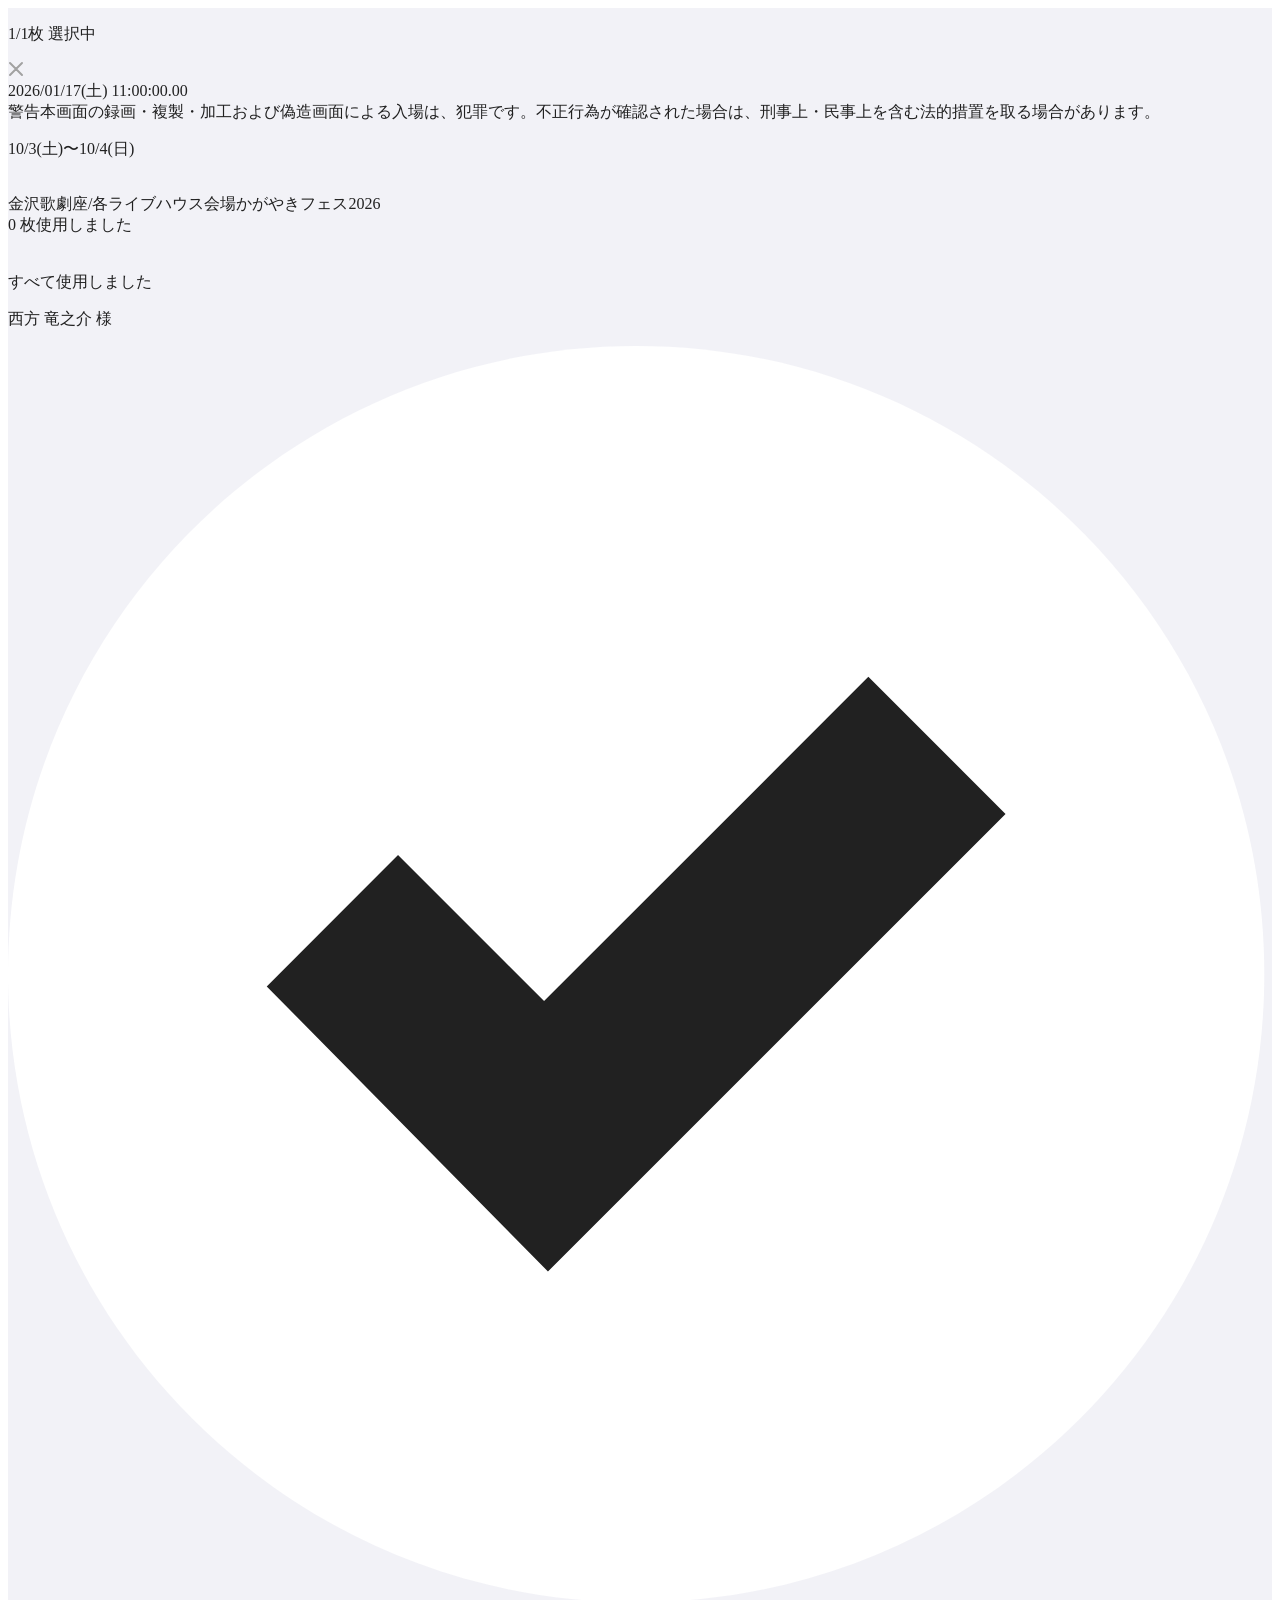
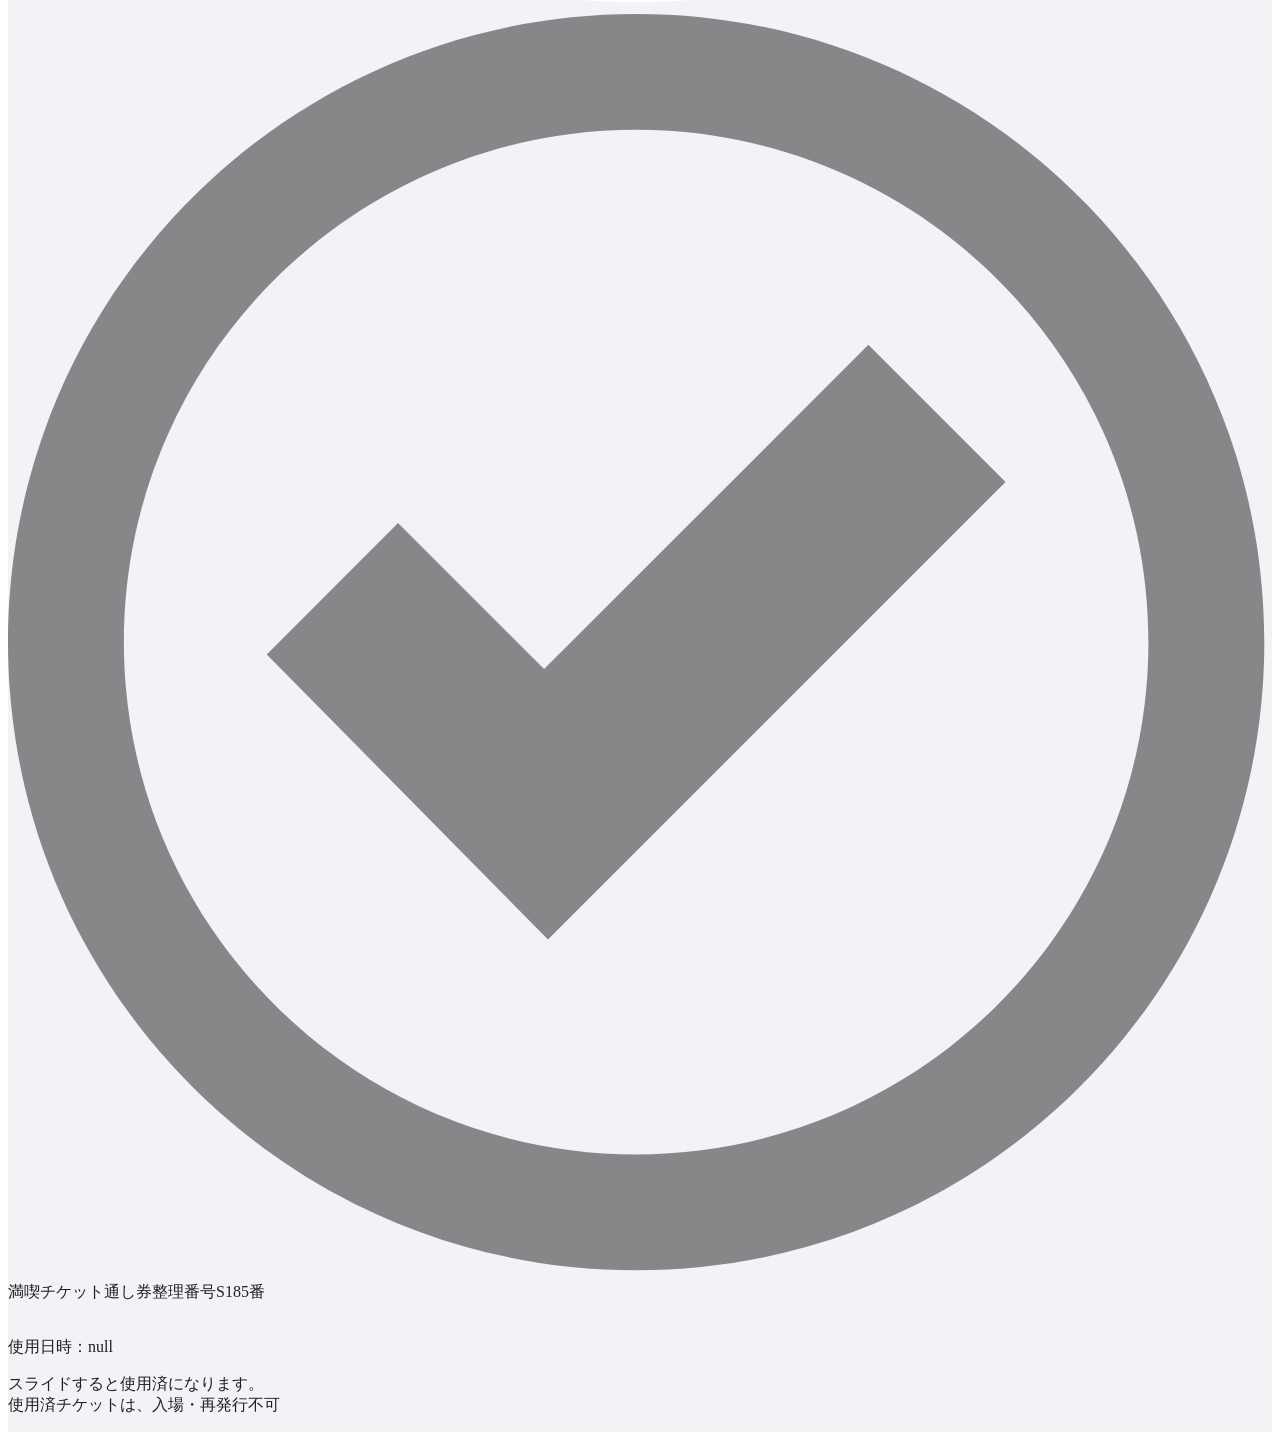
==== tickets/8a6e2443-d847-4844-9448-9a75f278def5/mogiri/index.html @ 2f6d929e "Add files via upload" ====
<!DOCTYPE html><html lang="ja" class="h-full antialiased light" data-theme="light" data-theme-preference="light"><head><meta charset="UTF-8"><meta name="viewport" content="width=device-width, initial-scale=1, maximum-scale=1, user-scalable=no, viewport-fit=cover"><meta name="description" content="e+ ticket viewer"><meta name="robots" content="noindex, nofollow, noarchive"><meta name="theme-color" content="#ffffff"><meta name="apple-mobile-web-app-capable" content="yes"><meta name="apple-mobile-web-app-status-bar-style" content="default"><meta name="apple-mobile-web-app-title" content="イープラス"><link rel="manifest" href="/epl/tickets/8a6e2443-d847-4844-9448-9a75f278def5/manifest.webmanifest"><link rel="apple-touch-icon" href="/icon/apple-touch-icon.png"><link rel="icon" type="image/png" sizes="32x32" href="/icon/favicon-32x32.png"><link rel="icon" type="image/png" sizes="16x16" href="/icon/favicon-16x16.png"><link rel="preload" href="/epl/font/sf_pro_text_regular.ttf" as="font" type="font/ttf" crossorigin><link rel="preload" href="/epl/font/sf_pro_text_bold.ttf" as="font" type="font/ttf" crossorigin><title>かがやきフェス2026</title><script src="/epl/lottie-web/lottie.min.js"></script><script>
			if ('serviceWorker' in navigator) {
				window.addEventListener('load', () => {
					navigator.serviceWorker
						.register('/epl/service-worker.js', { scope: '/epl/tickets/' })
						.catch((err) => console.warn('[sw] register failed:', err));
				});
			}
		</script><meta name="astro-view-transitions-enabled" content="true"><meta name="astro-view-transitions-fallback" content="animate"><script type="module" src="/epl/_astro/ClientRouter.astro_astro_type_script_index_0_lang.B0Yqz80f.js"></script><link rel="stylesheet" href="/epl/_astro/global.BjLpf3B9.css"><style>.astro-route-announcer{clip:rect(0 0 0 0);clip-path:inset(50%);white-space:nowrap;width:1px;height:1px;position:absolute;top:0;left:0;overflow:hidden}.eplus-ticket-body{background-color:var(--eplus-white,#fff);color:var(--eplus-black33,#212121)}.eplus-ticket-shell[data-astro-cid-db5dahwr]{background:var(--eplus-shell-bg,#f2f2f7);flex-direction:column;min-height:100dvh;display:flex}
</style><link rel="stylesheet" href="/epl/_astro/TicketPage2.B8BCCJMO.css"></head><body class="min-h-full eplus-ticket-body"><main class="eplus-ticket-shell" data-astro-cid-db5dahwr><div class="preview-frame unframed" data-role="preview-page2" data-preview-id="preview-page2-30d9e6ad-4e7a-4dee-9723-e52ab160f7e9" data-read-url-flags="1" data-assignment-id="8a6e2443-d847-4844-9448-9a75f278def5" data-require-two-fingers="1" data-show-slider-animation="0" style="--color-pattern-current: #e60012; --gatepass-bg: #e85298;" data-astro-cid-z4ui56x3><svg width="0" height="0" style="position:absolute;pointer-events:none" aria-hidden="true" data-astro-cid-z4ui56x3><defs data-astro-cid-z4ui56x3><symbol id="preview-page2-30d9e6ad-4e7a-4dee-9723-e52ab160f7e9-icon-check-selected" viewBox="0 0 60 60" data-astro-cid-z4ui56x3><path fill="#ffffff" d="M59.6344,29.8174C59.6344,46.2844 46.2844,59.6344 29.8174,59.6344C13.3494,59.6344 0.0004,46.2844 0.0004,29.8174C0.0004,13.3494 13.3494,0.0004 29.8174,0.0004C46.2844,0.0004 59.6344,13.3494 59.6344,29.8174Z" data-astro-cid-z4ui56x3></path><path fill="currentColor" d="M12.2823,30.3989l6.232,-6.233l6.931,6.93l15.395,-15.395l6.512,6.512l-21.721,21.72z" data-astro-cid-z4ui56x3></path></symbol><symbol id="preview-page2-30d9e6ad-4e7a-4dee-9723-e52ab160f7e9-icon-check-unselected" viewBox="0 0 60 60" data-astro-cid-z4ui56x3><path fill="currentColor" fill-opacity="0.5039295" d="M12.2823,30.3989l6.232,-6.233l6.931,6.93l15.395,-15.395l6.512,6.512l-21.721,21.72z" data-astro-cid-z4ui56x3></path><path fill="currentColor" fill-opacity="0.5039295" fill-rule="evenodd" d="M29.8175,0C13.3495,0 0.0005,13.35 0.0005,29.817C0.0005,46.285 13.3495,59.634 29.8175,59.634C46.2845,59.634 59.6345,46.285 59.6345,29.817C59.6345,13.35 46.2845,0 29.8175,0M29.8175,5.5C43.2265,5.5 54.1345,16.409 54.1345,29.817C54.1345,43.226 43.2265,54.134 29.8175,54.134C16.4085,54.134 5.5005,43.226 5.5005,29.817C5.5005,16.409 16.4085,5.5 29.8175,5.5" data-astro-cid-z4ui56x3></path></symbol></defs></svg><div class="page page2 show" data-state="IDLE" data-animation-type="000" data-astro-cid-z4ui56x3><div class="header" data-astro-cid-z4ui56x3><p class="selected-ticket-count" data-astro-cid-z4ui56x3><span class="number selected" data-role="selected-count" data-astro-cid-z4ui56x3><span data-role="use-count" data-astro-cid-z4ui56x3>1</span>/<span data-role="total-count" data-astro-cid-z4ui56x3>1</span></span>枚 選択中</p><a class="close-btn" href="/epl/tickets/8a6e2443-d847-4844-9448-9a75f278def5" aria-label="閉じる" data-astro-cid-z4ui56x3><svg width="16" height="16" viewBox="0 0 16 16" fill="none" xmlns="http://www.w3.org/2000/svg" data-astro-cid-z4ui56x3><path d="M14 14L8 8M8 8L14 2M8 8L2 14M8 8L2 2" stroke="#A2A2A2" stroke-width="2" stroke-linecap="round" stroke-linejoin="round" data-astro-cid-z4ui56x3></path></svg></a></div><div class="main" data-astro-cid-z4ui56x3><div class="timestamp-container" data-astro-cid-z4ui56x3><div class="timestamp" data-astro-cid-z4ui56x3><span class="number" data-role="timer-text" data-astro-cid-z4ui56x3>2026/01/17(土) 11:00:00.00</span></div></div><div class="gatepass-warning" data-role="gatepass-warning" data-astro-cid-z4ui56x3><span class="lbl" data-astro-cid-z4ui56x3>警告</span><span class="msg" data-astro-cid-z4ui56x3>本画面の録画・複製・加工および偽造画面による入場は、犯罪です。不正行為が確認された場合は、刑事上・民事上を含む法的措置を取る場合があります。</span></div><section class="mogiri-card-section" data-role="mogiri-section" data-astro-cid-z4ui56x3><div class="mogiri-card-background" data-role="mogiri-background" data-astro-cid-z4ui56x3></div><div class="mogiri-card" data-role="mogiri-card" data-astro-cid-z4ui56x3><div class="mogiri-card-main" data-role="mogiri-main" data-astro-cid-z4ui56x3><div class="mogiri-date-time" data-role="mogiri-date-single" hidden data-astro-cid-z4ui56x3><p class="mogiri-date" data-astro-cid-z4ui56x3><span class="mogiri-date-text number" data-astro-cid-z4ui56x3>10/3</span><span class="mogiri-weekday" data-astro-cid-z4ui56x3>(<span data-astro-cid-z4ui56x3>土</span>)</span></p><p class="mogiri-times number" data-role="mogiri-times" hidden data-astro-cid-z4ui56x3><span class="mogiri-open" data-role="mogiri-time-open" hidden data-astro-cid-z4ui56x3><span class="mogiri-time-value" data-astro-cid-z4ui56x3><span class="fw600" data-astro-cid-z4ui56x3>10</span>:<span class="fw600" data-astro-cid-z4ui56x3>00</span></span><span data-astro-cid-z4ui56x3>開場</span></span><span class="mogiri-start" data-role="mogiri-time-start" hidden data-astro-cid-z4ui56x3><span class="mogiri-time-value" data-astro-cid-z4ui56x3><span class="fw600" data-astro-cid-z4ui56x3>11</span>:<span class="fw600" data-astro-cid-z4ui56x3>00</span></span><span data-astro-cid-z4ui56x3>開演</span></span></p></div><div class="mogiri-multi-date" data-role="mogiri-date-multi" data-astro-cid-z4ui56x3><p data-astro-cid-z4ui56x3><span class="multi-start" data-astro-cid-z4ui56x3>10/3<span class="mogiri-weekday" data-astro-cid-z4ui56x3>(<span data-astro-cid-z4ui56x3>土</span>)</span></span>〜<span class="multi-end" data-astro-cid-z4ui56x3>10/4<span class="mogiri-weekday" data-astro-cid-z4ui56x3>(<span data-astro-cid-z4ui56x3>日</span>)</span></span></p></div><div class="mogiri-card-touch" data-astro-cid-z4ui56x3><img src="/epl/image/edsdk_v3_icon_gate_star.png" class="mogiri-card-touch-image" alt="" draggable="false" data-astro-cid-z4ui56x3><img src="/epl/image/edsdk_v3_icon_gate_star.png" class="mogiri-card-touch-image" alt="" draggable="false" data-astro-cid-z4ui56x3></div><div class="mogiri-title-venue" data-astro-cid-z4ui56x3><span class="mogiri-title-text" data-astro-cid-z4ui56x3>金沢歌劇座/各ライブハウス会場</span><span class="mogiri-venue-text" data-astro-cid-z4ui56x3>かがやきフェス2026</span></div></div><div class="mogiri-card-used" data-role="mogiri-used" data-astro-cid-z4ui56x3><div class="mogiri-card-used-content" data-astro-cid-z4ui56x3><span data-astro-cid-z4ui56x3><span data-role="used-count" data-astro-cid-z4ui56x3>0</span> 枚使用しました</span></div></div><div class="mogiri-card-content" data-role="mogiri-swiper" data-astro-cid-z4ui56x3><div class="mogiri-card-foreground" data-role="mogiri-foreground" data-astro-cid-z4ui56x3><div class="mogiri-card-foreground-gate" data-astro-cid-z4ui56x3><img src="/epl/image/edsdk_v3_icon_gate.png" class="mogiri-card-foreground-image" alt="" draggable="false" data-astro-cid-z4ui56x3></div><div class="mogiri-card-foreground-gate-animation" data-astro-cid-z4ui56x3><img src="/epl/image/edsdk_v3_anim_gate_01.png" class="gate-frame frame1" alt="" draggable="false" data-astro-cid-z4ui56x3><img src="/epl/image/edsdk_v3_anim_gate_02.png" class="gate-frame frame2" alt="" draggable="false" data-astro-cid-z4ui56x3><img src="/epl/image/edsdk_v3_anim_gate_03.png" class="gate-frame frame3" alt="" draggable="false" data-astro-cid-z4ui56x3><img src="/epl/image/edsdk_v3_anim_gate_04.png" class="gate-frame frame4" alt="" draggable="false" data-astro-cid-z4ui56x3><img src="/epl/image/edsdk_v3_anim_gate_05.png" class="gate-frame frame5" alt="" draggable="false" data-astro-cid-z4ui56x3><img src="/epl/image/edsdk_v3_anim_gate_06.png" class="gate-frame frame6" alt="" draggable="false" data-astro-cid-z4ui56x3></div></div></div></div><div class="mogiri-lottie" data-role="mogiri-lottie" id="preview-page2-30d9e6ad-4e7a-4dee-9723-e52ab160f7e9-lottie" data-astro-cid-z4ui56x3></div><div class="mogiri-finished" data-role="mogiri-finished" aria-hidden="true" data-astro-cid-z4ui56x3>すべて使用しました</div><div class="select-ticket-list" data-role="select-list" data-astro-cid-z4ui56x3><div class="select-ticket-card dashed-top unused selected" data-role="select-ticket-card" data-index="0" data-astro-cid-z4ui56x3><div class="lottie-real lottie-real-cell lottie-cell-slot" data-role="cell-lottie" aria-hidden="true" data-astro-cid-z4ui56x3></div><div class="select-ticket-header" data-astro-cid-z4ui56x3><p class="select-ticket-owner-name" data-astro-cid-z4ui56x3>西方 竜之介 様</p></div><div class="select-ticket-main" data-astro-cid-z4ui56x3><div class="select-ticket-info" data-astro-cid-z4ui56x3><div class="select-ticket-icon" data-astro-cid-z4ui56x3><svg class="select-ticket-icon-selected" viewBox="0 0 60 60" aria-hidden="true" data-astro-cid-z4ui56x3><use href="#preview-page2-30d9e6ad-4e7a-4dee-9723-e52ab160f7e9-icon-check-selected" data-astro-cid-z4ui56x3></use></svg><svg class="select-ticket-icon-unselected" viewBox="0 0 60 60" aria-hidden="true" data-astro-cid-z4ui56x3><use href="#preview-page2-30d9e6ad-4e7a-4dee-9723-e52ab160f7e9-icon-check-unselected" data-astro-cid-z4ui56x3></use></svg><img src="/epl/image/edsdk_v3_icon_ticket_gatepass.png" class="select-ticket-icon-used" alt="" draggable="false" data-astro-cid-z4ui56x3></div><div class="select-ticket-info-list number" data-astro-cid-z4ui56x3><span class="select-ticket-name" data-astro-cid-z4ui56x3>満喫チケット通し券</span><span class="select-ticket-prefix " data-astro-cid-z4ui56x3>整理番号S</span><span class="select-ticket-reference-number " data-astro-cid-z4ui56x3><span class="number ref-number" data-astro-cid-z4ui56x3>185</span>番</span></div><div class="select-ticket-used" data-astro-cid-z4ui56x3><img src="/epl/image/edsdk_v3_st_ticket_used_stamp.png" class="select-ticket-used-stamp" alt="" draggable="false" data-astro-cid-z4ui56x3></div></div><p class="select-ticket-used-date" data-astro-cid-z4ui56x3>使用日時：<span class="used-timestamp number" data-role="used-timestamp" data-astro-cid-z4ui56x3>null</span></p></div></div></div></section></div><div class="mogiri-caution" data-role="mogiri-caution" data-astro-cid-z4ui56x3><p class="mogiri-caution-text" data-astro-cid-z4ui56x3>スライドすると使用済になります。<br data-astro-cid-z4ui56x3>使用済チケットは、入場・再発行不可</p></div></div></div><script type="module" src="/epl/_astro/TicketPage2.astro_astro_type_script_index_0_lang.B-R_pFsA.js"></script></main>
</body></html>
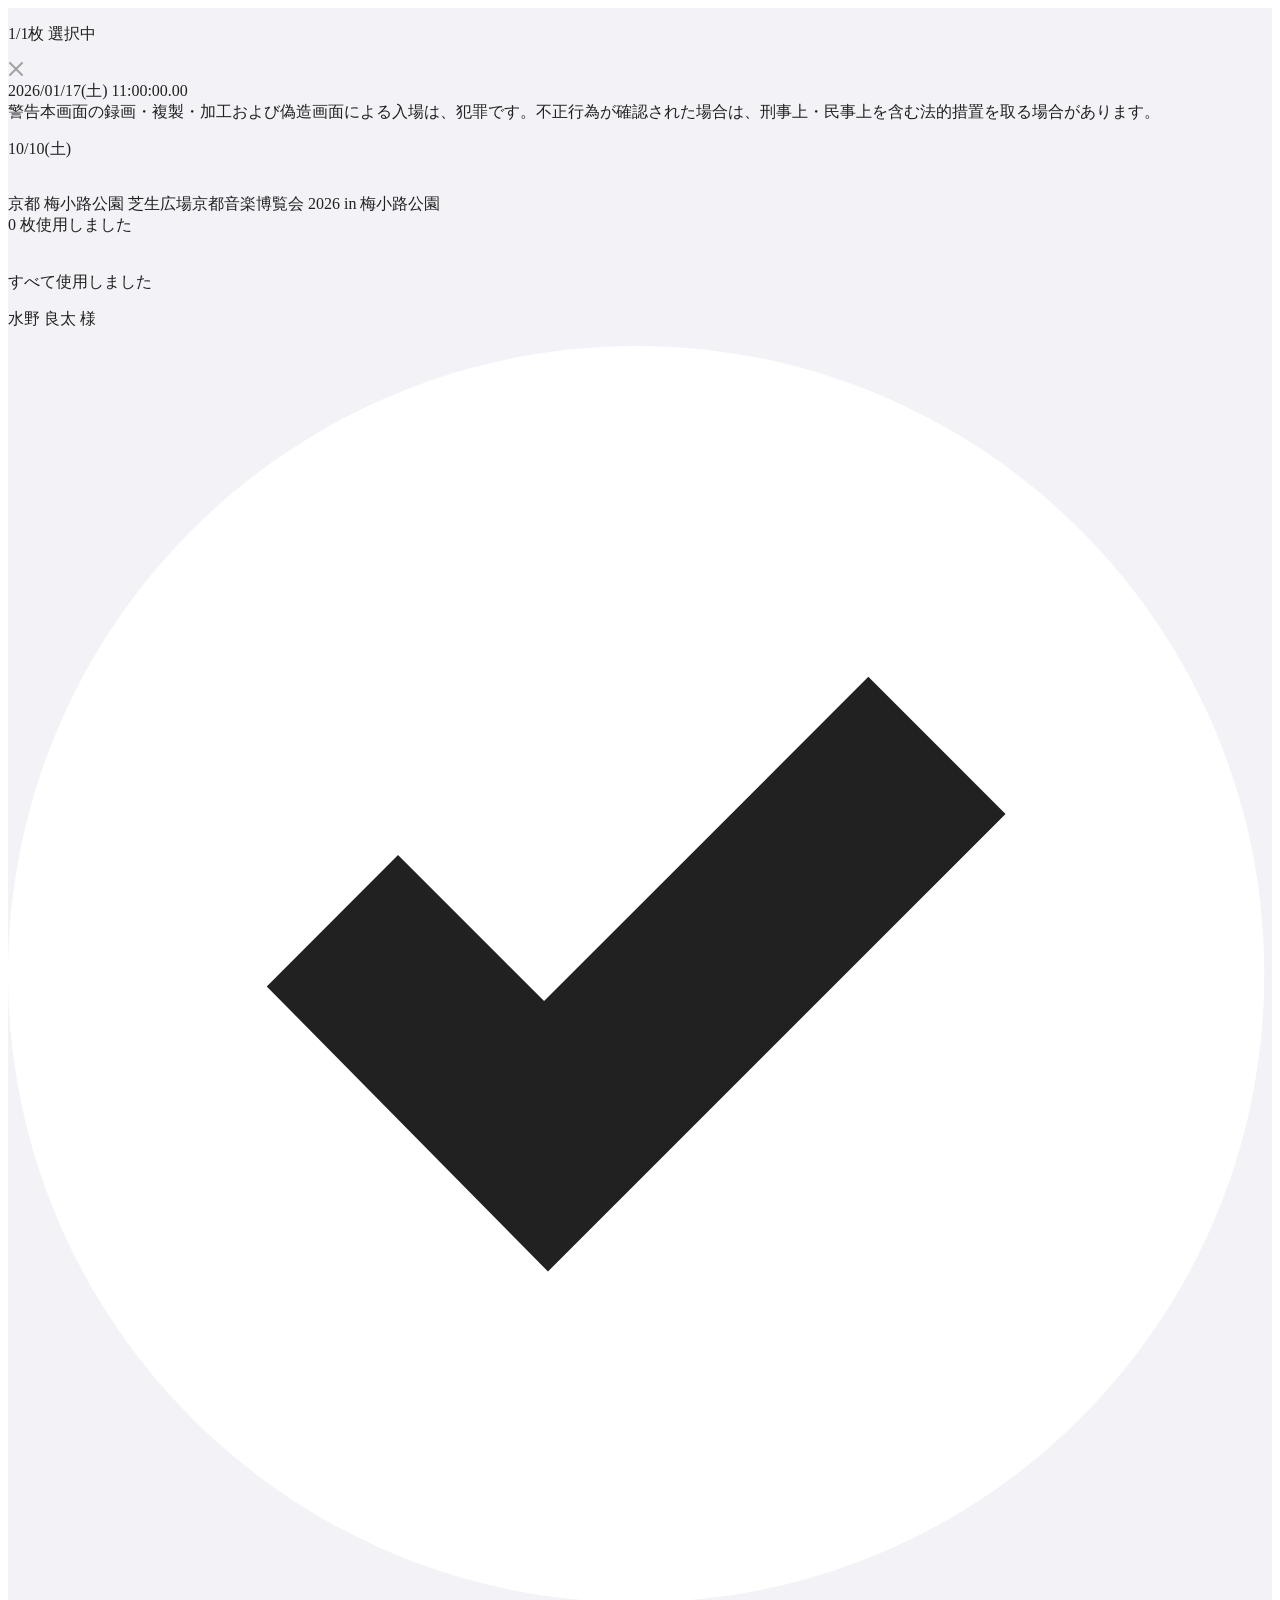
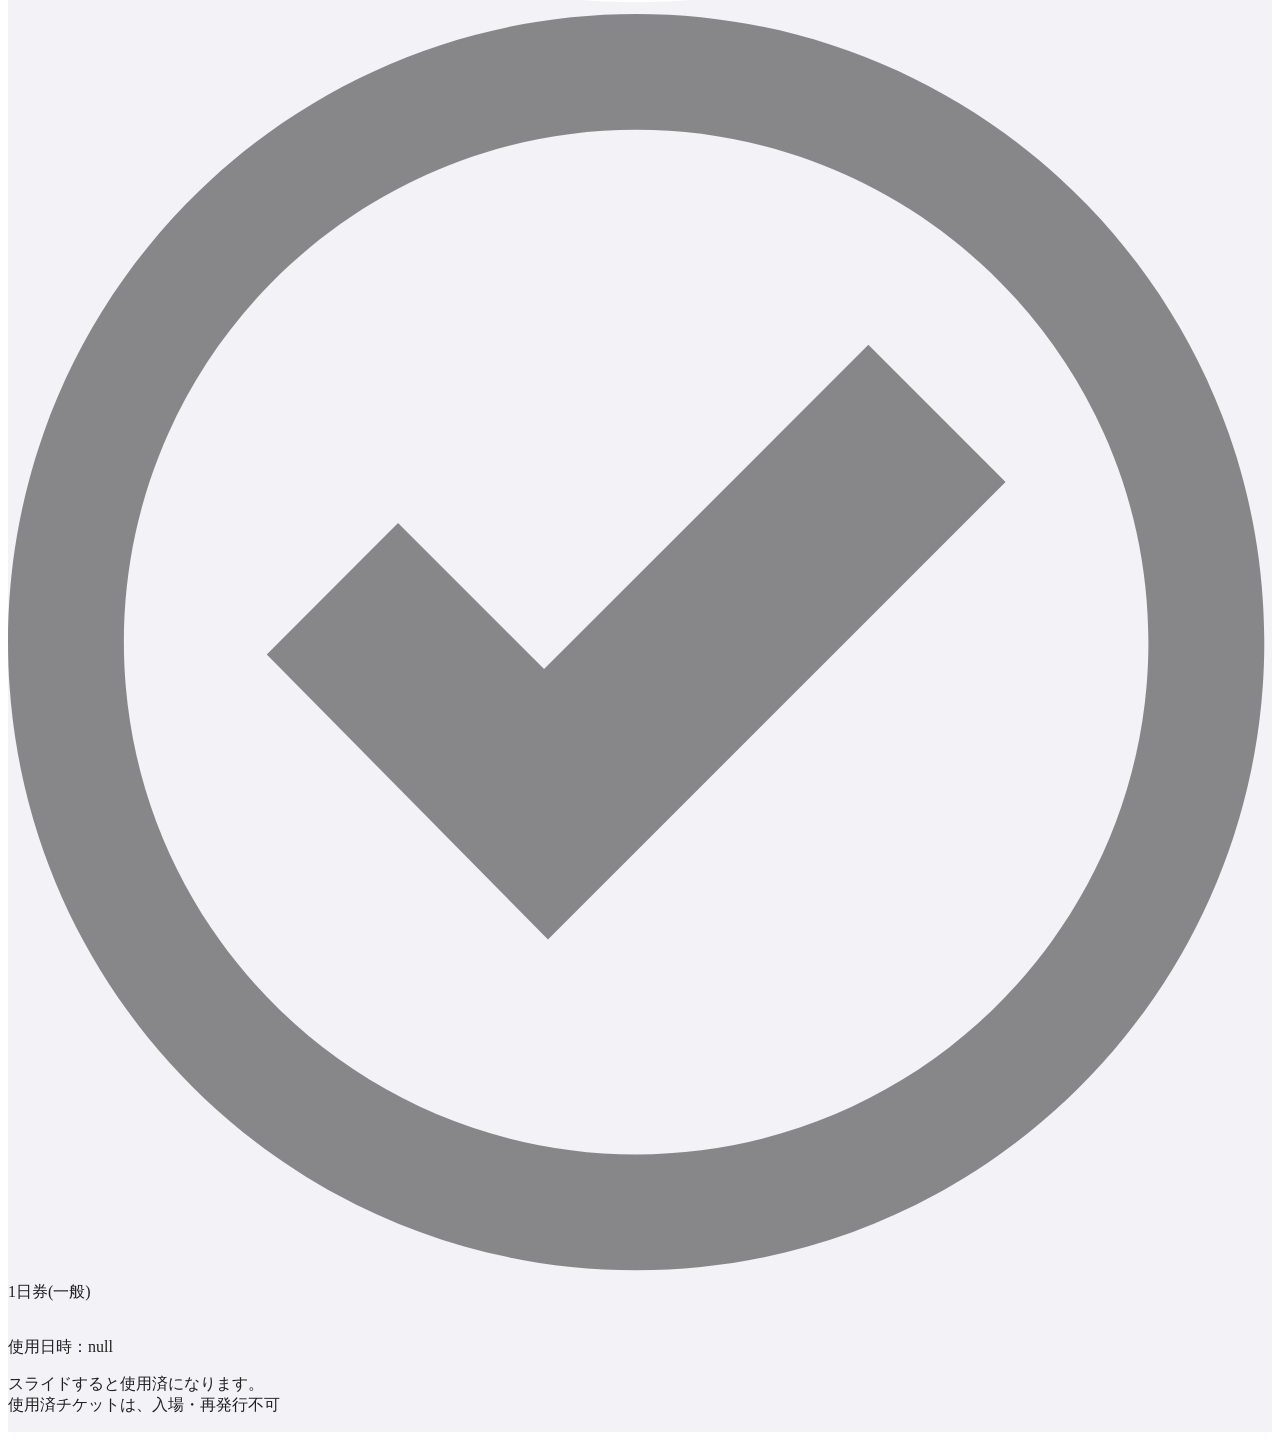
==== commit 77558f21: "Add files via upload" ====
--- a/tickets/8a6e2443-d847-4844-9448-9a75f278def5/mogiri/index.html
+++ b/tickets/8a6e2443-d847-4844-9448-9a75f278def5/mogiri/index.html
@@ -7,5 +7,11 @@
 				});
 			}
 		</script><meta name="astro-view-transitions-enabled" content="true"><meta name="astro-view-transitions-fallback" content="animate"><script type="module" src="/epl/_astro/ClientRouter.astro_astro_type_script_index_0_lang.B0Yqz80f.js"></script><link rel="stylesheet" href="/epl/_astro/global.BjLpf3B9.css"><style>.astro-route-announcer{clip:rect(0 0 0 0);clip-path:inset(50%);white-space:nowrap;width:1px;height:1px;position:absolute;top:0;left:0;overflow:hidden}.eplus-ticket-body{background-color:var(--eplus-white,#fff);color:var(--eplus-black33,#212121)}.eplus-ticket-shell[data-astro-cid-db5dahwr]{background:var(--eplus-shell-bg,#f2f2f7);flex-direction:column;min-height:100dvh;display:flex}
-</style><link rel="stylesheet" href="/epl/_astro/TicketPage2.B8BCCJMO.css"></head><body class="min-h-full eplus-ticket-body"><main class="eplus-ticket-shell" data-astro-cid-db5dahwr><div class="preview-frame unframed" data-role="preview-page2" data-preview-id="preview-page2-30d9e6ad-4e7a-4dee-9723-e52ab160f7e9" data-read-url-flags="1" data-assignment-id="8a6e2443-d847-4844-9448-9a75f278def5" data-require-two-fingers="1" data-show-slider-animation="0" style="--color-pattern-current: #e60012; --gatepass-bg: #e85298;" data-astro-cid-z4ui56x3><svg width="0" height="0" style="position:absolute;pointer-events:none" aria-hidden="true" data-astro-cid-z4ui56x3><defs data-astro-cid-z4ui56x3><symbol id="preview-page2-30d9e6ad-4e7a-4dee-9723-e52ab160f7e9-icon-check-selected" viewBox="0 0 60 60" data-astro-cid-z4ui56x3><path fill="#ffffff" d="M59.6344,29.8174C59.6344,46.2844 46.2844,59.6344 29.8174,59.6344C13.3494,59.6344 0.0004,46.2844 0.0004,29.8174C0.0004,13.3494 13.3494,0.0004 29.8174,0.0004C46.2844,0.0004 59.6344,13.3494 59.6344,29.8174Z" data-astro-cid-z4ui56x3></path><path fill="currentColor" d="M12.2823,30.3989l6.232,-6.233l6.931,6.93l15.395,-15.395l6.512,6.512l-21.721,21.72z" data-astro-cid-z4ui56x3></path></symbol><symbol id="preview-page2-30d9e6ad-4e7a-4dee-9723-e52ab160f7e9-icon-check-unselected" viewBox="0 0 60 60" data-astro-cid-z4ui56x3><path fill="currentColor" fill-opacity="0.5039295" d="M12.2823,30.3989l6.232,-6.233l6.931,6.93l15.395,-15.395l6.512,6.512l-21.721,21.72z" data-astro-cid-z4ui56x3></path><path fill="currentColor" fill-opacity="0.5039295" fill-rule="evenodd" d="M29.8175,0C13.3495,0 0.0005,13.35 0.0005,29.817C0.0005,46.285 13.3495,59.634 29.8175,59.634C46.2845,59.634 59.6345,46.285 59.6345,29.817C59.6345,13.35 46.2845,0 29.8175,0M29.8175,5.5C43.2265,5.5 54.1345,16.409 54.1345,29.817C54.1345,43.226 43.2265,54.134 29.8175,54.134C16.4085,54.134 5.5005,43.226 5.5005,29.817C5.5005,16.409 16.4085,5.5 29.8175,5.5" data-astro-cid-z4ui56x3></path></symbol></defs></svg><div class="page page2 show" data-state="IDLE" data-animation-type="000" data-astro-cid-z4ui56x3><div class="header" data-astro-cid-z4ui56x3><p class="selected-ticket-count" data-astro-cid-z4ui56x3><span class="number selected" data-role="selected-count" data-astro-cid-z4ui56x3><span data-role="use-count" data-astro-cid-z4ui56x3>1</span>/<span data-role="total-count" data-astro-cid-z4ui56x3>1</span></span>枚 選択中</p><a class="close-btn" href="/epl/tickets/8a6e2443-d847-4844-9448-9a75f278def5" aria-label="閉じる" data-astro-cid-z4ui56x3><svg width="16" height="16" viewBox="0 0 16 16" fill="none" xmlns="http://www.w3.org/2000/svg" data-astro-cid-z4ui56x3><path d="M14 14L8 8M8 8L14 2M8 8L2 14M8 8L2 2" stroke="#A2A2A2" stroke-width="2" stroke-linecap="round" stroke-linejoin="round" data-astro-cid-z4ui56x3></path></svg></a></div><div class="main" data-astro-cid-z4ui56x3><div class="timestamp-container" data-astro-cid-z4ui56x3><div class="timestamp" data-astro-cid-z4ui56x3><span class="number" data-role="timer-text" data-astro-cid-z4ui56x3>2026/01/17(土) 11:00:00.00</span></div></div><div class="gatepass-warning" data-role="gatepass-warning" data-astro-cid-z4ui56x3><span class="lbl" data-astro-cid-z4ui56x3>警告</span><span class="msg" data-astro-cid-z4ui56x3>本画面の録画・複製・加工および偽造画面による入場は、犯罪です。不正行為が確認された場合は、刑事上・民事上を含む法的措置を取る場合があります。</span></div><section class="mogiri-card-section" data-role="mogiri-section" data-astro-cid-z4ui56x3><div class="mogiri-card-background" data-role="mogiri-background" data-astro-cid-z4ui56x3></div><div class="mogiri-card" data-role="mogiri-card" data-astro-cid-z4ui56x3><div class="mogiri-card-main" data-role="mogiri-main" data-astro-cid-z4ui56x3><div class="mogiri-date-time" data-role="mogiri-date-single" hidden data-astro-cid-z4ui56x3><p class="mogiri-date" data-astro-cid-z4ui56x3><span class="mogiri-date-text number" data-astro-cid-z4ui56x3>10/3</span><span class="mogiri-weekday" data-astro-cid-z4ui56x3>(<span data-astro-cid-z4ui56x3>土</span>)</span></p><p class="mogiri-times number" data-role="mogiri-times" hidden data-astro-cid-z4ui56x3><span class="mogiri-open" data-role="mogiri-time-open" hidden data-astro-cid-z4ui56x3><span class="mogiri-time-value" data-astro-cid-z4ui56x3><span class="fw600" data-astro-cid-z4ui56x3>10</span>:<span class="fw600" data-astro-cid-z4ui56x3>00</span></span><span data-astro-cid-z4ui56x3>開場</span></span><span class="mogiri-start" data-role="mogiri-time-start" hidden data-astro-cid-z4ui56x3><span class="mogiri-time-value" data-astro-cid-z4ui56x3><span class="fw600" data-astro-cid-z4ui56x3>11</span>:<span class="fw600" data-astro-cid-z4ui56x3>00</span></span><span data-astro-cid-z4ui56x3>開演</span></span></p></div><div class="mogiri-multi-date" data-role="mogiri-date-multi" data-astro-cid-z4ui56x3><p data-astro-cid-z4ui56x3><span class="multi-start" data-astro-cid-z4ui56x3>10/3<span class="mogiri-weekday" data-astro-cid-z4ui56x3>(<span data-astro-cid-z4ui56x3>土</span>)</span></span>〜<span class="multi-end" data-astro-cid-z4ui56x3>10/4<span class="mogiri-weekday" data-astro-cid-z4ui56x3>(<span data-astro-cid-z4ui56x3>日</span>)</span></span></p></div><div class="mogiri-card-touch" data-astro-cid-z4ui56x3><img src="/epl/image/edsdk_v3_icon_gate_star.png" class="mogiri-card-touch-image" alt="" draggable="false" data-astro-cid-z4ui56x3><img src="/epl/image/edsdk_v3_icon_gate_star.png" class="mogiri-card-touch-image" alt="" draggable="false" data-astro-cid-z4ui56x3></div><div class="mogiri-title-venue" data-astro-cid-z4ui56x3><span class="mogiri-title-text" data-astro-cid-z4ui56x3>金沢歌劇座/各ライブハウス会場</span><span class="mogiri-venue-text" data-astro-cid-z4ui56x3>かがやきフェス2026</span></div></div><div class="mogiri-card-used" data-role="mogiri-used" data-astro-cid-z4ui56x3><div class="mogiri-card-used-content" data-astro-cid-z4ui56x3><span data-astro-cid-z4ui56x3><span data-role="used-count" data-astro-cid-z4ui56x3>0</span> 枚使用しました</span></div></div><div class="mogiri-card-content" data-role="mogiri-swiper" data-astro-cid-z4ui56x3><div class="mogiri-card-foreground" data-role="mogiri-foreground" data-astro-cid-z4ui56x3><div class="mogiri-card-foreground-gate" data-astro-cid-z4ui56x3><img src="/epl/image/edsdk_v3_icon_gate.png" class="mogiri-card-foreground-image" alt="" draggable="false" data-astro-cid-z4ui56x3></div><div class="mogiri-card-foreground-gate-animation" data-astro-cid-z4ui56x3><img src="/epl/image/edsdk_v3_anim_gate_01.png" class="gate-frame frame1" alt="" draggable="false" data-astro-cid-z4ui56x3><img src="/epl/image/edsdk_v3_anim_gate_02.png" class="gate-frame frame2" alt="" draggable="false" data-astro-cid-z4ui56x3><img src="/epl/image/edsdk_v3_anim_gate_03.png" class="gate-frame frame3" alt="" draggable="false" data-astro-cid-z4ui56x3><img src="/epl/image/edsdk_v3_anim_gate_04.png" class="gate-frame frame4" alt="" draggable="false" data-astro-cid-z4ui56x3><img src="/epl/image/edsdk_v3_anim_gate_05.png" class="gate-frame frame5" alt="" draggable="false" data-astro-cid-z4ui56x3><img src="/epl/image/edsdk_v3_anim_gate_06.png" class="gate-frame frame6" alt="" draggable="false" data-astro-cid-z4ui56x3></div></div></div></div><div class="mogiri-lottie" data-role="mogiri-lottie" id="preview-page2-30d9e6ad-4e7a-4dee-9723-e52ab160f7e9-lottie" data-astro-cid-z4ui56x3></div><div class="mogiri-finished" data-role="mogiri-finished" aria-hidden="true" data-astro-cid-z4ui56x3>すべて使用しました</div><div class="select-ticket-list" data-role="select-list" data-astro-cid-z4ui56x3><div class="select-ticket-card dashed-top unused selected" data-role="select-ticket-card" data-index="0" data-astro-cid-z4ui56x3><div class="lottie-real lottie-real-cell lottie-cell-slot" data-role="cell-lottie" aria-hidden="true" data-astro-cid-z4ui56x3></div><div class="select-ticket-header" data-astro-cid-z4ui56x3><p class="select-ticket-owner-name" data-astro-cid-z4ui56x3>西方 竜之介 様</p></div><div class="select-ticket-main" data-astro-cid-z4ui56x3><div class="select-ticket-info" data-astro-cid-z4ui56x3><div class="select-ticket-icon" data-astro-cid-z4ui56x3><svg class="select-ticket-icon-selected" viewBox="0 0 60 60" aria-hidden="true" data-astro-cid-z4ui56x3><use href="#preview-page2-30d9e6ad-4e7a-4dee-9723-e52ab160f7e9-icon-check-selected" data-astro-cid-z4ui56x3></use></svg><svg class="select-ticket-icon-unselected" viewBox="0 0 60 60" aria-hidden="true" data-astro-cid-z4ui56x3><use href="#preview-page2-30d9e6ad-4e7a-4dee-9723-e52ab160f7e9-icon-check-unselected" data-astro-cid-z4ui56x3></use></svg><img src="/epl/image/edsdk_v3_icon_ticket_gatepass.png" class="select-ticket-icon-used" alt="" draggable="false" data-astro-cid-z4ui56x3></div><div class="select-ticket-info-list number" data-astro-cid-z4ui56x3><span class="select-ticket-name" data-astro-cid-z4ui56x3>満喫チケット通し券</span><span class="select-ticket-prefix " data-astro-cid-z4ui56x3>整理番号S</span><span class="select-ticket-reference-number " data-astro-cid-z4ui56x3><span class="number ref-number" data-astro-cid-z4ui56x3>185</span>番</span></div><div class="select-ticket-used" data-astro-cid-z4ui56x3><img src="/epl/image/edsdk_v3_st_ticket_used_stamp.png" class="select-ticket-used-stamp" alt="" draggable="false" data-astro-cid-z4ui56x3></div></div><p class="select-ticket-used-date" data-astro-cid-z4ui56x3>使用日時：<span class="used-timestamp number" data-role="used-timestamp" data-astro-cid-z4ui56x3>null</span></p></div></div></div></section></div><div class="mogiri-caution" data-role="mogiri-caution" data-astro-cid-z4ui56x3><p class="mogiri-caution-text" data-astro-cid-z4ui56x3>スライドすると使用済になります。<br data-astro-cid-z4ui56x3>使用済チケットは、入場・再発行不可</p></div></div></div><script type="module" src="/epl/_astro/TicketPage2.astro_astro_type_script_index_0_lang.B-R_pFsA.js"></script></main>
+</style>
+<link rel="stylesheet" href="/epl/_astro/TicketPage2.B8BCCJMO.css"></head><body class="min-h-full eplus-ticket-body"><main class="eplus-ticket-shell" data-astro-cid-db5dahwr><div class="preview-frame unframed" data-role="preview-page2" data-preview-id="preview-page2-30d9e6ad-4e7a-4dee-9723-e52ab160f7e9" data-read-url-flags="1" data-assignment-id="8a6e2443-d847-4844-9448-9a75f278def5" data-require-two-fingers="1" data-show-slider-animation="0" style="--color-pattern-current: #e60012; --gatepass-bg: #e85298;" data-astro-cid-z4ui56x3><svg width="0" height="0" style="position:absolute;pointer-events:none" aria-hidden="true" data-astro-cid-z4ui56x3><defs data-astro-cid-z4ui56x3><symbol id="preview-page2-30d9e6ad-4e7a-4dee-9723-e52ab160f7e9-icon-check-selected" viewBox="0 0 60 60" data-astro-cid-z4ui56x3><path fill="#ffffff" d="M59.6344,29.8174C59.6344,46.2844 46.2844,59.6344 29.8174,59.6344C13.3494,59.6344 0.0004,46.2844 0.0004,29.8174C0.0004,13.3494 13.3494,0.0004 29.8174,0.0004C46.2844,0.0004 59.6344,13.3494 59.6344,29.8174Z" data-astro-cid-z4ui56x3></path><path fill="currentColor" d="M12.2823,30.3989l6.232,-6.233l6.931,6.93l15.395,-15.395l6.512,6.512l-21.721,21.72z" data-astro-cid-z4ui56x3></path></symbol><symbol id="preview-page2-30d9e6ad-4e7a-4dee-9723-e52ab160f7e9-icon-check-unselected" viewBox="0 0 60 60" data-astro-cid-z4ui56x3><path fill="currentColor" fill-opacity="0.5039295" d="M12.2823,30.3989l6.232,-6.233l6.931,6.93l15.395,-15.395l6.512,6.512l-21.721,21.72z" data-astro-cid-z4ui56x3></path><path fill="currentColor" fill-opacity="0.5039295" fill-rule="evenodd" d="M29.8175,0C13.3495,0 0.0005,13.35 0.0005,29.817C0.0005,46.285 13.3495,59.634 29.8175,59.634C46.2845,59.634 59.6345,46.285 59.6345,29.817C59.6345,13.35 46.2845,0 29.8175,0M29.8175,5.5C43.2265,5.5 54.1345,16.409 54.1345,29.817C54.1345,43.226 43.2265,54.134 29.8175,54.134C16.4085,54.134 5.5005,43.226 5.5005,29.817C5.5005,16.409 16.4085,5.5 29.8175,5.5" data-astro-cid-z4ui56x3></path></symbol></defs></svg><div class="page page2 show" data-state="IDLE" data-animation-type="000" data-astro-cid-z4ui56x3><div class="header" data-astro-cid-z4ui56x3><p class="selected-ticket-count" data-astro-cid-z4ui56x3><span class="number selected" data-role="selected-count" data-astro-cid-z4ui56x3><span data-role="use-count" data-astro-cid-z4ui56x3>1</span>/<span data-role="total-count" data-astro-cid-z4ui56x3>1</span></span>枚 選択中</p><a class="close-btn" href="/epl/tickets/8a6e2443-d847-4844-9448-9a75f278def5" aria-label="閉じる" data-astro-cid-z4ui56x3><svg width="16" height="16" viewBox="0 0 16 16" fill="none" xmlns="http://www.w3.org/2000/svg" data-astro-cid-z4ui56x3><path d="M14 14L8 8M8 8L14 2M8 8L2 14M8 8L2 2" stroke="#A2A2A2" stroke-width="2" stroke-linecap="round" stroke-linejoin="round" data-astro-cid-z4ui56x3></path></svg></a></div><div class="main" data-astro-cid-z4ui56x3><div class="timestamp-container" data-astro-cid-z4ui56x3><div class="timestamp" data-astro-cid-z4ui56x3><span class="number" data-role="timer-text" data-astro-cid-z4ui56x3>2026/01/17(土) 11:00:00.00</span></div></div><div class="gatepass-warning" data-role="gatepass-warning" data-astro-cid-z4ui56x3><span class="lbl" data-astro-cid-z4ui56x3>警告</span><span class="msg" data-astro-cid-z4ui56x3>本画面の録画・複製・加工および偽造画面による入場は、犯罪です。不正行為が確認された場合は、刑事上・民事上を含む法的措置を取る場合があります。</span></div><section class="mogiri-card-section" data-role="mogiri-section" data-astro-cid-z4ui56x3><div class="mogiri-card-background" data-role="mogiri-background" data-astro-cid-z4ui56x3></div><div class="mogiri-card" data-role="mogiri-card" data-astro-cid-z4ui56x3><div class="mogiri-card-main" data-role="mogiri-main" data-astro-cid-z4ui56x3><div class="mogiri-date-time" data-role="mogiri-date-single" data-astro-cid-z4ui56x3><p class="mogiri-date" data-astro-cid-z4ui56x3><span class="mogiri-date-text number" data-astro-cid-z4ui56x3>10/10</span><span class="mogiri-weekday" data-astro-cid-z4ui56x3>(<span data-astro-cid-z4ui56x3>土</span>)</span></p><p class="mogiri-times number" data-role="mogiri-times" hidden data-astro-cid-z4ui56x3><span class="mogiri-open" data-role="mogiri-time-open" hidden data-astro-cid-z4ui56x3><span class="mogiri-time-value" data-astro-cid-z4ui56x3><span class="fw600" data-astro-cid-z4ui56x3>10</span>:<span class="fw600" data-astro-cid-z4ui56x3>00</span></span><span data-astro-cid-z4ui56x3>開場</span></span><span class="mogiri-start" data-role="mogiri-time-start" hidden data-astro-cid-z4ui56x3><span class="mogiri-time-value" data-astro-cid-z4ui56x3><span class="fw600" data-astro-cid-z4ui56x3>11</span>:<span class="fw600" data-astro-cid-z4ui56x3>30</span></span><span data-astro-cid-z4ui56x3>開演</span></span></p></div><div class="mogiri-multi-date" data-role="mogiri-date-multi" hidden data-astro-cid-z4ui56x3><p data-astro-cid-z4ui56x3><span class="multi-start" data-astro-cid-z4ui56x3>10/3<span class="mogiri-weekday" data-astro-cid-z4ui56x3>(<span data-astro-cid-z4ui56x3>土</span>)</span></span>〜<span class="multi-end" data-astro-cid-z4ui56x3>10/4<span class="mogiri-weekday" data-astro-cid-z4ui56x3>(<span data-astro-cid-z4ui56x3>日</span>)</span></span></p></div><div class="mogiri-card-touch" data-astro-cid-z4ui56x3><img src="/epl/image/edsdk_v3_icon_gate_star.png" class="mogiri-card-touch-image" alt="" draggable="false" data-astro-cid-z4ui56x3><img src="/epl/image/edsdk_v3_icon_gate_star.png" class="mogiri-card-touch-image" alt="" draggable="false" data-astro-cid-z4ui56x3></div><div class="mogiri-title-venue" data-astro-cid-z4ui56x3><span class="mogiri-title-text" data-astro-cid-z4ui56x3>京都 梅小路公園 芝生広場</span><span class="mogiri-venue-text" data-astro-cid-z4ui56x3>京都音楽博覧会 2026 in 梅小路公園</span></div></div><div class="mogiri-card-used" data-role="mogiri-used" data-astro-cid-z4ui56x3><div class="mogiri-card-used-content" data-astro-cid-z4ui56x3><span data-astro-cid-z4ui56x3><span data-role="used-count" data-astro-cid-z4ui56x3>0</span> 枚使用しました</span></div></div><div class="mogiri-card-content" data-role="mogiri-swiper" data-astro-cid-z4ui56x3><div class="mogiri-card-foreground" data-role="mogiri-foreground" data-astro-cid-z4ui56x3><div class="mogiri-card-foreground-gate" data-astro-cid-z4ui56x3><img src="/epl/image/edsdk_v3_icon_gate.png" class="mogiri-card-foreground-image" alt="" draggable="false" data-astro-cid-z4ui56x3></div><div class="mogiri-card-foreground-gate-animation" data-astro-cid-z4ui56x3><img src="/epl/image/edsdk_v3_anim_gate_01.png" class="gate-frame frame1" alt="" draggable="false" data-astro-cid-z4ui56x3><img src="/epl/image/edsdk_v3_anim_gate_02.png" class="gate-frame frame2" alt="" draggable="false" data-astro-cid-z4ui56x3><img src="/epl/image/edsdk_v3_anim_gate_03.png" class="gate-frame frame3" alt="" draggable="false" data-astro-cid-z4ui56x3><img src="/epl/image/edsdk_v3_anim_gate_04.png" class="gate-frame frame4" alt="" draggable="false" data-astro-cid-z4ui56x3><img src="/epl/image/edsdk_v3_anim_gate_05.png" class="gate-frame frame5" alt="" draggable="false" data-astro-cid-z4ui56x3><img src="/epl/image/edsdk_v3_anim_gate_06.png" class="gate-frame frame6" alt="" draggable="false" data-astro-cid-z4ui56x3></div></div></div></div><div class="mogiri-lottie" data-role="mogiri-lottie" id="preview-page2-30d9e6ad-4e7a-4dee-9723-e52ab160f7e9-lottie" data-astro-cid-z4ui56x3></div><div class="mogiri-finished" data-role="mogiri-finished" aria-hidden="true" data-astro-cid-z4ui56x3>すべて使用しました</div><div class="select-ticket-list" data-role="select-list" data-astro-cid-z4ui56x3><div class="select-ticket-card dashed-top unused selected" data-role="select-ticket-card" data-index="0" data-astro-cid-z4ui56x3><div class="lottie-real lottie-real-cell lottie-cell-slot" data-role="cell-lottie" aria-hidden="true" data-astro-cid-z4ui56x3></div>
+	<div class="select-ticket-header" data-astro-cid-z4ui56x3><p class="select-ticket-owner-name" data-astro-cid-z4ui56x3>水野 良太 様</p></div><div class="select-ticket-main" data-astro-cid-z4ui56x3><div class="select-ticket-info" data-astro-cid-z4ui56x3><div class="select-ticket-icon" data-astro-cid-z4ui56x3><svg class="select-ticket-icon-selected" viewBox="0 0 60 60" aria-hidden="true" data-astro-cid-z4ui56x3><use href="#preview-page2-30d9e6ad-4e7a-4dee-9723-e52ab160f7e9-icon-check-selected" data-astro-cid-z4ui56x3></use></svg><svg class="select-ticket-icon-unselected" viewBox="0 0 60 60" aria-hidden="true" data-astro-cid-z4ui56x3><use href="#preview-page2-30d9e6ad-4e7a-4dee-9723-e52ab160f7e9-icon-check-unselected" data-astro-cid-z4ui56x3></use></svg><img src="/epl/image/edsdk_v3_icon_ticket_gatepass.png" class="select-ticket-icon-used" alt="" draggable="false" data-astro-cid-z4ui56x3></div>
+	<div class="select-ticket-info-list number" data-astro-cid-z4ui56x3><span class="select-ticket-name" data-astro-cid-z4ui56x3>1日券(一般)</span>
+		<span class="select-ticket-prefix " data-astro-cid-z4ui56x3></span>
+		<span class="select-ticket-reference-number " data-astro-cid-z4ui56x3><span class="number ref-number" data-astro-cid-z4ui56x3></span></span></div>
+		<div class="select-ticket-used" data-astro-cid-z4ui56x3><img src="/epl/image/edsdk_v3_st_ticket_used_stamp.png" class="select-ticket-used-stamp" alt="" draggable="false" data-astro-cid-z4ui56x3></div></div><p class="select-ticket-used-date" data-astro-cid-z4ui56x3>使用日時：<span class="used-timestamp number" data-role="used-timestamp" data-astro-cid-z4ui56x3>null</span></p></div></div></div></section></div><div class="mogiri-caution" data-role="mogiri-caution" data-astro-cid-z4ui56x3><p class="mogiri-caution-text" data-astro-cid-z4ui56x3>スライドすると使用済になります。<br data-astro-cid-z4ui56x3>使用済チケットは、入場・再発行不可</p></div></div></div><script type="module" src="/epl/_astro/TicketPage2.astro_astro_type_script_index_0_lang.B-R_pFsA.js"></script></main>
 </body></html>
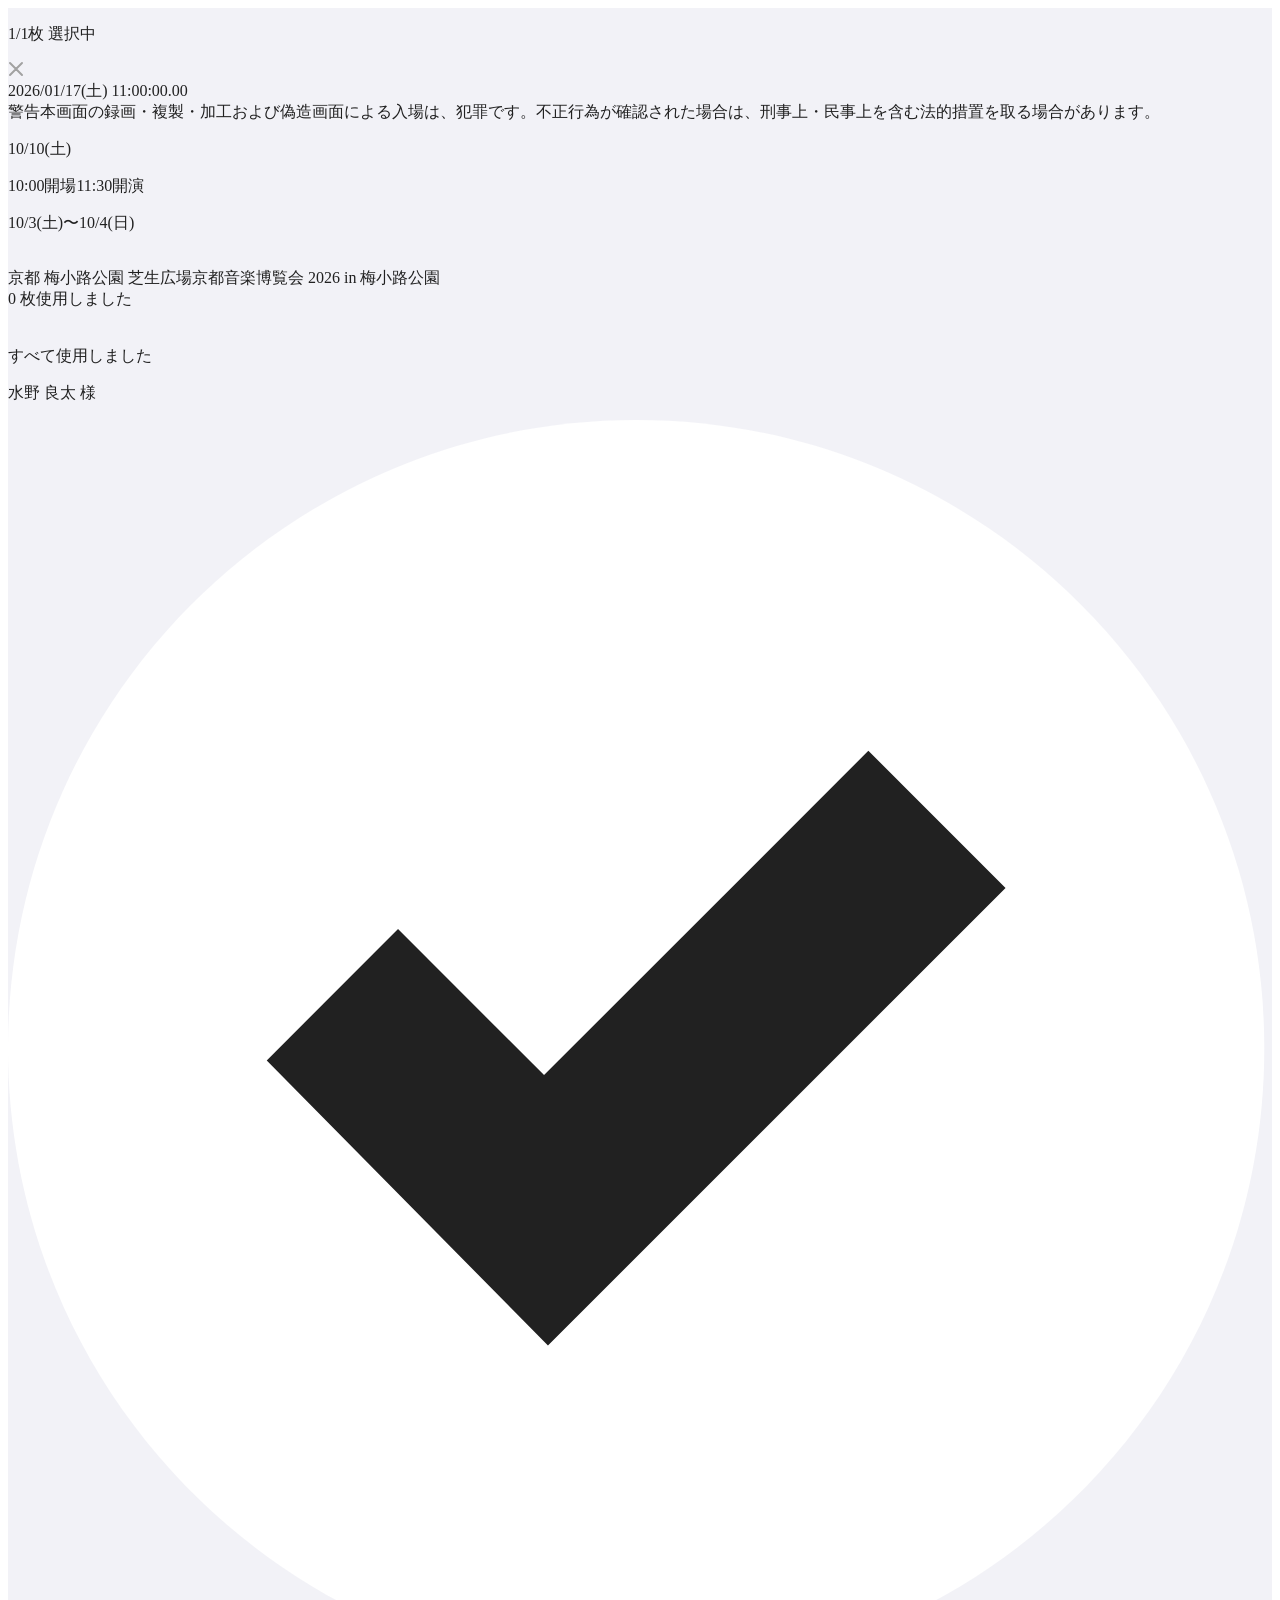
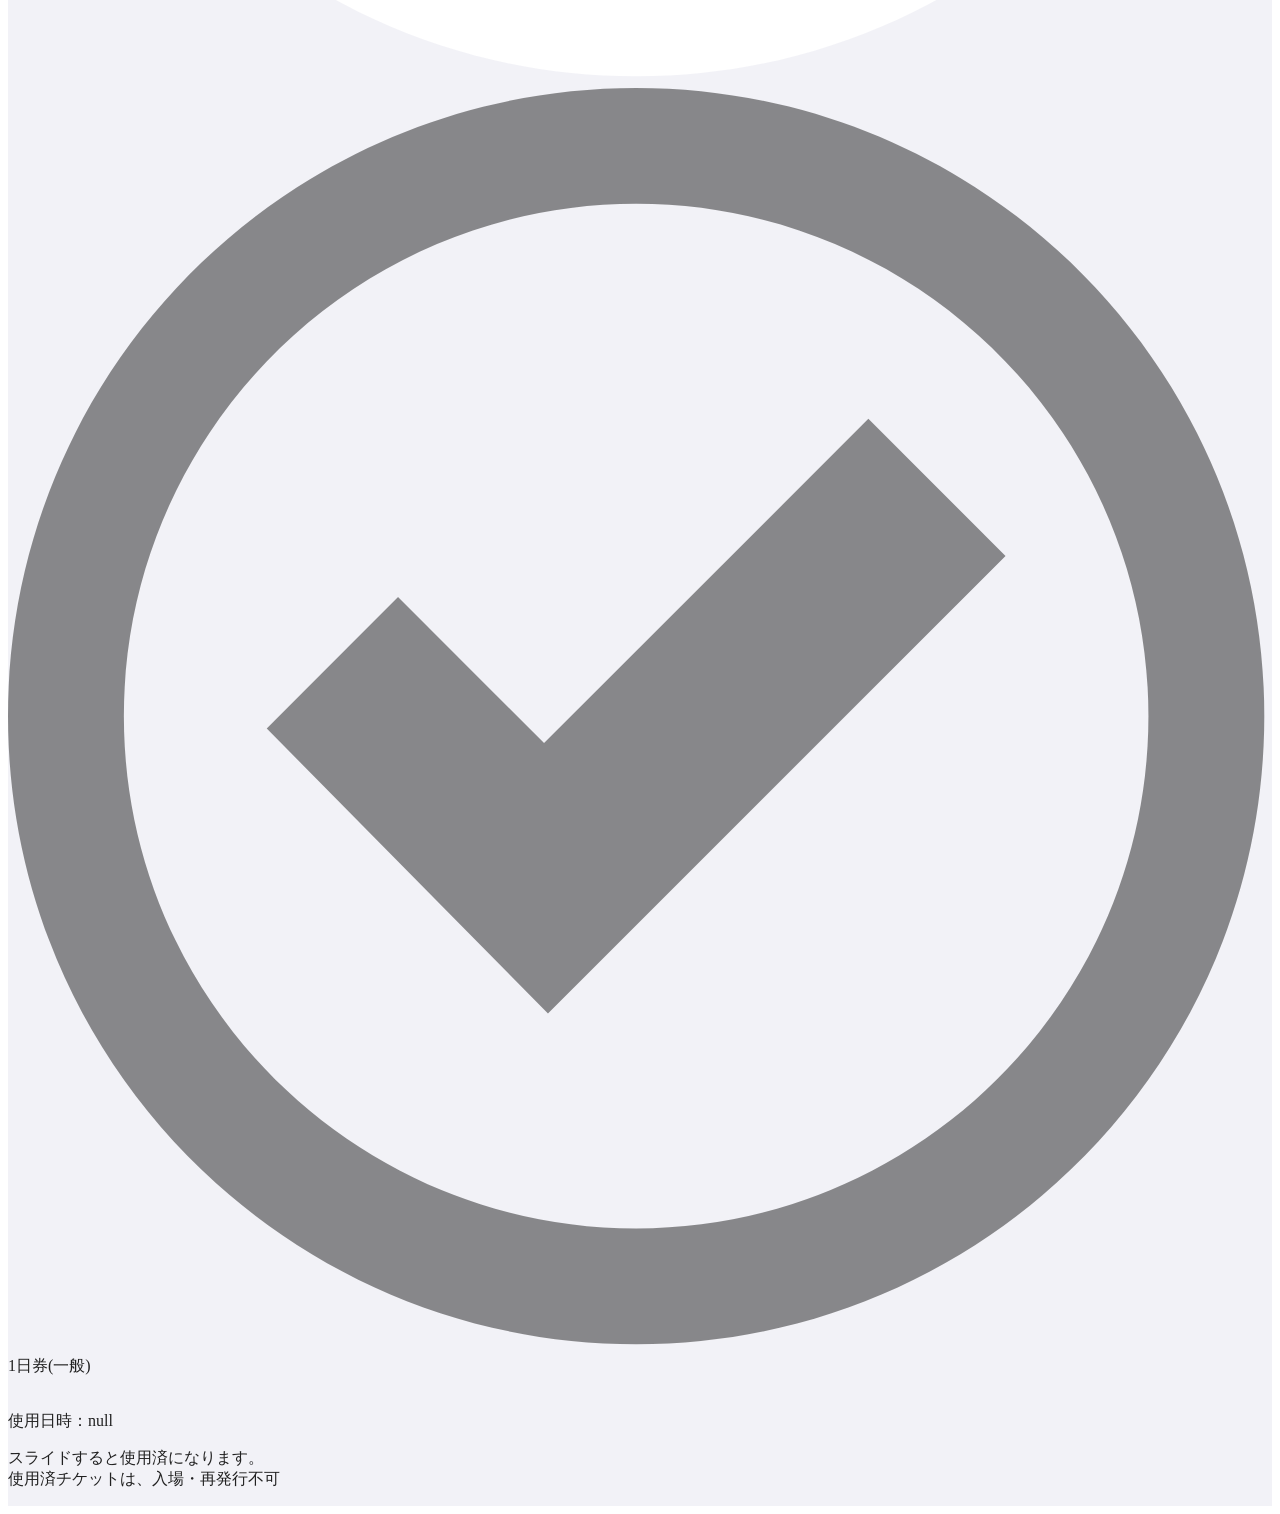
==== commit 2ea7490c: "Add files via upload" ====
--- a/tickets/8a6e2443-d847-4844-9448-9a75f278def5/mogiri/index.html
+++ b/tickets/8a6e2443-d847-4844-9448-9a75f278def5/mogiri/index.html
@@ -7,8 +7,10 @@
 				});
 			}
 		</script><meta name="astro-view-transitions-enabled" content="true"><meta name="astro-view-transitions-fallback" content="animate"><script type="module" src="/epl/_astro/ClientRouter.astro_astro_type_script_index_0_lang.B0Yqz80f.js"></script><link rel="stylesheet" href="/epl/_astro/global.BjLpf3B9.css"><style>.astro-route-announcer{clip:rect(0 0 0 0);clip-path:inset(50%);white-space:nowrap;width:1px;height:1px;position:absolute;top:0;left:0;overflow:hidden}.eplus-ticket-body{background-color:var(--eplus-white,#fff);color:var(--eplus-black33,#212121)}.eplus-ticket-shell[data-astro-cid-db5dahwr]{background:var(--eplus-shell-bg,#f2f2f7);flex-direction:column;min-height:100dvh;display:flex}
+
 </style>
-<link rel="stylesheet" href="/epl/_astro/TicketPage2.B8BCCJMO.css"></head><body class="min-h-full eplus-ticket-body"><main class="eplus-ticket-shell" data-astro-cid-db5dahwr><div class="preview-frame unframed" data-role="preview-page2" data-preview-id="preview-page2-30d9e6ad-4e7a-4dee-9723-e52ab160f7e9" data-read-url-flags="1" data-assignment-id="8a6e2443-d847-4844-9448-9a75f278def5" data-require-two-fingers="1" data-show-slider-animation="0" style="--color-pattern-current: #e60012; --gatepass-bg: #e85298;" data-astro-cid-z4ui56x3><svg width="0" height="0" style="position:absolute;pointer-events:none" aria-hidden="true" data-astro-cid-z4ui56x3><defs data-astro-cid-z4ui56x3><symbol id="preview-page2-30d9e6ad-4e7a-4dee-9723-e52ab160f7e9-icon-check-selected" viewBox="0 0 60 60" data-astro-cid-z4ui56x3><path fill="#ffffff" d="M59.6344,29.8174C59.6344,46.2844 46.2844,59.6344 29.8174,59.6344C13.3494,59.6344 0.0004,46.2844 0.0004,29.8174C0.0004,13.3494 13.3494,0.0004 29.8174,0.0004C46.2844,0.0004 59.6344,13.3494 59.6344,29.8174Z" data-astro-cid-z4ui56x3></path><path fill="currentColor" d="M12.2823,30.3989l6.232,-6.233l6.931,6.93l15.395,-15.395l6.512,6.512l-21.721,21.72z" data-astro-cid-z4ui56x3></path></symbol><symbol id="preview-page2-30d9e6ad-4e7a-4dee-9723-e52ab160f7e9-icon-check-unselected" viewBox="0 0 60 60" data-astro-cid-z4ui56x3><path fill="currentColor" fill-opacity="0.5039295" d="M12.2823,30.3989l6.232,-6.233l6.931,6.93l15.395,-15.395l6.512,6.512l-21.721,21.72z" data-astro-cid-z4ui56x3></path><path fill="currentColor" fill-opacity="0.5039295" fill-rule="evenodd" d="M29.8175,0C13.3495,0 0.0005,13.35 0.0005,29.817C0.0005,46.285 13.3495,59.634 29.8175,59.634C46.2845,59.634 59.6345,46.285 59.6345,29.817C59.6345,13.35 46.2845,0 29.8175,0M29.8175,5.5C43.2265,5.5 54.1345,16.409 54.1345,29.817C54.1345,43.226 43.2265,54.134 29.8175,54.134C16.4085,54.134 5.5005,43.226 5.5005,29.817C5.5005,16.409 16.4085,5.5 29.8175,5.5" data-astro-cid-z4ui56x3></path></symbol></defs></svg><div class="page page2 show" data-state="IDLE" data-animation-type="000" data-astro-cid-z4ui56x3><div class="header" data-astro-cid-z4ui56x3><p class="selected-ticket-count" data-astro-cid-z4ui56x3><span class="number selected" data-role="selected-count" data-astro-cid-z4ui56x3><span data-role="use-count" data-astro-cid-z4ui56x3>1</span>/<span data-role="total-count" data-astro-cid-z4ui56x3>1</span></span>枚 選択中</p><a class="close-btn" href="/epl/tickets/8a6e2443-d847-4844-9448-9a75f278def5" aria-label="閉じる" data-astro-cid-z4ui56x3><svg width="16" height="16" viewBox="0 0 16 16" fill="none" xmlns="http://www.w3.org/2000/svg" data-astro-cid-z4ui56x3><path d="M14 14L8 8M8 8L14 2M8 8L2 14M8 8L2 2" stroke="#A2A2A2" stroke-width="2" stroke-linecap="round" stroke-linejoin="round" data-astro-cid-z4ui56x3></path></svg></a></div><div class="main" data-astro-cid-z4ui56x3><div class="timestamp-container" data-astro-cid-z4ui56x3><div class="timestamp" data-astro-cid-z4ui56x3><span class="number" data-role="timer-text" data-astro-cid-z4ui56x3>2026/01/17(土) 11:00:00.00</span></div></div><div class="gatepass-warning" data-role="gatepass-warning" data-astro-cid-z4ui56x3><span class="lbl" data-astro-cid-z4ui56x3>警告</span><span class="msg" data-astro-cid-z4ui56x3>本画面の録画・複製・加工および偽造画面による入場は、犯罪です。不正行為が確認された場合は、刑事上・民事上を含む法的措置を取る場合があります。</span></div><section class="mogiri-card-section" data-role="mogiri-section" data-astro-cid-z4ui56x3><div class="mogiri-card-background" data-role="mogiri-background" data-astro-cid-z4ui56x3></div><div class="mogiri-card" data-role="mogiri-card" data-astro-cid-z4ui56x3><div class="mogiri-card-main" data-role="mogiri-main" data-astro-cid-z4ui56x3><div class="mogiri-date-time" data-role="mogiri-date-single" data-astro-cid-z4ui56x3><p class="mogiri-date" data-astro-cid-z4ui56x3><span class="mogiri-date-text number" data-astro-cid-z4ui56x3>10/10</span><span class="mogiri-weekday" data-astro-cid-z4ui56x3>(<span data-astro-cid-z4ui56x3>土</span>)</span></p><p class="mogiri-times number" data-role="mogiri-times" hidden data-astro-cid-z4ui56x3><span class="mogiri-open" data-role="mogiri-time-open" hidden data-astro-cid-z4ui56x3><span class="mogiri-time-value" data-astro-cid-z4ui56x3><span class="fw600" data-astro-cid-z4ui56x3>10</span>:<span class="fw600" data-astro-cid-z4ui56x3>00</span></span><span data-astro-cid-z4ui56x3>開場</span></span><span class="mogiri-start" data-role="mogiri-time-start" hidden data-astro-cid-z4ui56x3><span class="mogiri-time-value" data-astro-cid-z4ui56x3><span class="fw600" data-astro-cid-z4ui56x3>11</span>:<span class="fw600" data-astro-cid-z4ui56x3>30</span></span><span data-astro-cid-z4ui56x3>開演</span></span></p></div><div class="mogiri-multi-date" data-role="mogiri-date-multi" hidden data-astro-cid-z4ui56x3><p data-astro-cid-z4ui56x3><span class="multi-start" data-astro-cid-z4ui56x3>10/3<span class="mogiri-weekday" data-astro-cid-z4ui56x3>(<span data-astro-cid-z4ui56x3>土</span>)</span></span>〜<span class="multi-end" data-astro-cid-z4ui56x3>10/4<span class="mogiri-weekday" data-astro-cid-z4ui56x3>(<span data-astro-cid-z4ui56x3>日</span>)</span></span></p></div><div class="mogiri-card-touch" data-astro-cid-z4ui56x3><img src="/epl/image/edsdk_v3_icon_gate_star.png" class="mogiri-card-touch-image" alt="" draggable="false" data-astro-cid-z4ui56x3><img src="/epl/image/edsdk_v3_icon_gate_star.png" class="mogiri-card-touch-image" alt="" draggable="false" data-astro-cid-z4ui56x3></div><div class="mogiri-title-venue" data-astro-cid-z4ui56x3><span class="mogiri-title-text" data-astro-cid-z4ui56x3>京都 梅小路公園 芝生広場</span><span class="mogiri-venue-text" data-astro-cid-z4ui56x3>京都音楽博覧会 2026 in 梅小路公園</span></div></div><div class="mogiri-card-used" data-role="mogiri-used" data-astro-cid-z4ui56x3><div class="mogiri-card-used-content" data-astro-cid-z4ui56x3><span data-astro-cid-z4ui56x3><span data-role="used-count" data-astro-cid-z4ui56x3>0</span> 枚使用しました</span></div></div><div class="mogiri-card-content" data-role="mogiri-swiper" data-astro-cid-z4ui56x3><div class="mogiri-card-foreground" data-role="mogiri-foreground" data-astro-cid-z4ui56x3><div class="mogiri-card-foreground-gate" data-astro-cid-z4ui56x3><img src="/epl/image/edsdk_v3_icon_gate.png" class="mogiri-card-foreground-image" alt="" draggable="false" data-astro-cid-z4ui56x3></div><div class="mogiri-card-foreground-gate-animation" data-astro-cid-z4ui56x3><img src="/epl/image/edsdk_v3_anim_gate_01.png" class="gate-frame frame1" alt="" draggable="false" data-astro-cid-z4ui56x3><img src="/epl/image/edsdk_v3_anim_gate_02.png" class="gate-frame frame2" alt="" draggable="false" data-astro-cid-z4ui56x3><img src="/epl/image/edsdk_v3_anim_gate_03.png" class="gate-frame frame3" alt="" draggable="false" data-astro-cid-z4ui56x3><img src="/epl/image/edsdk_v3_anim_gate_04.png" class="gate-frame frame4" alt="" draggable="false" data-astro-cid-z4ui56x3><img src="/epl/image/edsdk_v3_anim_gate_05.png" class="gate-frame frame5" alt="" draggable="false" data-astro-cid-z4ui56x3><img src="/epl/image/edsdk_v3_anim_gate_06.png" class="gate-frame frame6" alt="" draggable="false" data-astro-cid-z4ui56x3></div></div></div></div><div class="mogiri-lottie" data-role="mogiri-lottie" id="preview-page2-30d9e6ad-4e7a-4dee-9723-e52ab160f7e9-lottie" data-astro-cid-z4ui56x3></div><div class="mogiri-finished" data-role="mogiri-finished" aria-hidden="true" data-astro-cid-z4ui56x3>すべて使用しました</div><div class="select-ticket-list" data-role="select-list" data-astro-cid-z4ui56x3><div class="select-ticket-card dashed-top unused selected" data-role="select-ticket-card" data-index="0" data-astro-cid-z4ui56x3><div class="lottie-real lottie-real-cell lottie-cell-slot" data-role="cell-lottie" aria-hidden="true" data-astro-cid-z4ui56x3></div>
+<link rel="stylesheet" href="/epl/_astro/TicketPage2.B8BCCJMO.css"></head><body class="min-h-full eplus-ticket-body"><main class="eplus-ticket-shell" data-astro-cid-db5dahwr>
+	<div class="preview-frame unframed" data-role="preview-page2" data-date-mode="single" data-preview-id="preview-page2-30d9e6ad-4e7a-4dee-9723-e52ab160f7e9" data-read-url-flags="1" data-assignment-id="8a6e2443-d847-4844-9448-9a75f278def5" data-require-two-fingers="1" data-show-slider-animation="0" style="--color-pattern-current: #e60012; --gatepass-bg: #e85298;" data-astro-cid-z4ui56x3><svg width="0" height="0" style="position:absolute;pointer-events:none" aria-hidden="true" data-astro-cid-z4ui56x3><defs data-astro-cid-z4ui56x3><symbol id="preview-page2-30d9e6ad-4e7a-4dee-9723-e52ab160f7e9-icon-check-selected" viewBox="0 0 60 60" data-astro-cid-z4ui56x3><path fill="#ffffff" d="M59.6344,29.8174C59.6344,46.2844 46.2844,59.6344 29.8174,59.6344C13.3494,59.6344 0.0004,46.2844 0.0004,29.8174C0.0004,13.3494 13.3494,0.0004 29.8174,0.0004C46.2844,0.0004 59.6344,13.3494 59.6344,29.8174Z" data-astro-cid-z4ui56x3></path><path fill="currentColor" d="M12.2823,30.3989l6.232,-6.233l6.931,6.93l15.395,-15.395l6.512,6.512l-21.721,21.72z" data-astro-cid-z4ui56x3></path></symbol><symbol id="preview-page2-30d9e6ad-4e7a-4dee-9723-e52ab160f7e9-icon-check-unselected" viewBox="0 0 60 60" data-astro-cid-z4ui56x3><path fill="currentColor" fill-opacity="0.5039295" d="M12.2823,30.3989l6.232,-6.233l6.931,6.93l15.395,-15.395l6.512,6.512l-21.721,21.72z" data-astro-cid-z4ui56x3></path><path fill="currentColor" fill-opacity="0.5039295" fill-rule="evenodd" d="M29.8175,0C13.3495,0 0.0005,13.35 0.0005,29.817C0.0005,46.285 13.3495,59.634 29.8175,59.634C46.2845,59.634 59.6345,46.285 59.6345,29.817C59.6345,13.35 46.2845,0 29.8175,0M29.8175,5.5C43.2265,5.5 54.1345,16.409 54.1345,29.817C54.1345,43.226 43.2265,54.134 29.8175,54.134C16.4085,54.134 5.5005,43.226 5.5005,29.817C5.5005,16.409 16.4085,5.5 29.8175,5.5" data-astro-cid-z4ui56x3></path></symbol></defs></svg><div class="page page2 show" data-state="IDLE" data-animation-type="000" data-astro-cid-z4ui56x3><div class="header" data-astro-cid-z4ui56x3><p class="selected-ticket-count" data-astro-cid-z4ui56x3><span class="number selected" data-role="selected-count" data-astro-cid-z4ui56x3><span data-role="use-count" data-astro-cid-z4ui56x3>1</span>/<span data-role="total-count" data-astro-cid-z4ui56x3>1</span></span>枚 選択中</p><a class="close-btn" href="/epl/tickets/8a6e2443-d847-4844-9448-9a75f278def5" aria-label="閉じる" data-astro-cid-z4ui56x3><svg width="16" height="16" viewBox="0 0 16 16" fill="none" xmlns="http://www.w3.org/2000/svg" data-astro-cid-z4ui56x3><path d="M14 14L8 8M8 8L14 2M8 8L2 14M8 8L2 2" stroke="#A2A2A2" stroke-width="2" stroke-linecap="round" stroke-linejoin="round" data-astro-cid-z4ui56x3></path></svg></a></div><div class="main" data-astro-cid-z4ui56x3><div class="timestamp-container" data-astro-cid-z4ui56x3><div class="timestamp" data-astro-cid-z4ui56x3><span class="number" data-role="timer-text" data-astro-cid-z4ui56x3>2026/01/17(土) 11:00:00.00</span></div></div><div class="gatepass-warning" data-role="gatepass-warning" data-astro-cid-z4ui56x3><span class="lbl" data-astro-cid-z4ui56x3>警告</span><span class="msg" data-astro-cid-z4ui56x3>本画面の録画・複製・加工および偽造画面による入場は、犯罪です。不正行為が確認された場合は、刑事上・民事上を含む法的措置を取る場合があります。</span></div><section class="mogiri-card-section" data-role="mogiri-section" data-astro-cid-z4ui56x3><div class="mogiri-card-background" data-role="mogiri-background" data-astro-cid-z4ui56x3></div><div class="mogiri-card" data-role="mogiri-card" data-astro-cid-z4ui56x3><div class="mogiri-card-main" data-role="mogiri-main" data-astro-cid-z4ui56x3><div class="mogiri-date-time" data-role="mogiri-date-single" data-astro-cid-z4ui56x3><p class="mogiri-date" data-astro-cid-z4ui56x3><span class="mogiri-date-text number" data-astro-cid-z4ui56x3>10/10</span><span class="mogiri-weekday" data-astro-cid-z4ui56x3>(<span data-astro-cid-z4ui56x3>土</span>)</span></p><p class="mogiri-times number" data-role="mogiri-times" data-astro-cid-z4ui56x3><span class="mogiri-open" data-role="mogiri-time-open" data-astro-cid-z4ui56x3><span class="mogiri-time-value" data-astro-cid-z4ui56x3><span class="fw600" data-astro-cid-z4ui56x3>10</span>:<span class="fw600" data-astro-cid-z4ui56x3>00</span></span><span data-astro-cid-z4ui56x3>開場</span></span><span class="mogiri-start" data-role="mogiri-time-start" data-astro-cid-z4ui56x3><span class="mogiri-time-value" data-astro-cid-z4ui56x3><span class="fw600" data-astro-cid-z4ui56x3>11</span>:<span class="fw600" data-astro-cid-z4ui56x3>30</span></span><span data-astro-cid-z4ui56x3>開演</span></span></p></div><div class="mogiri-multi-date" data-role="mogiri-date-multi" data-astro-cid-z4ui56x3><p data-astro-cid-z4ui56x3><span class="multi-start" data-astro-cid-z4ui56x3>10/3<span class="mogiri-weekday" data-astro-cid-z4ui56x3>(<span data-astro-cid-z4ui56x3>土</span>)</span></span>〜<span class="multi-end" data-astro-cid-z4ui56x3>10/4<span class="mogiri-weekday" data-astro-cid-z4ui56x3>(<span data-astro-cid-z4ui56x3>日</span>)</span></span></p></div><div class="mogiri-card-touch" data-astro-cid-z4ui56x3><img src="/epl/image/edsdk_v3_icon_gate_star.png" class="mogiri-card-touch-image" alt="" draggable="false" data-astro-cid-z4ui56x3><img src="/epl/image/edsdk_v3_icon_gate_star.png" class="mogiri-card-touch-image" alt="" draggable="false" data-astro-cid-z4ui56x3></div><div class="mogiri-title-venue" data-astro-cid-z4ui56x3><span class="mogiri-title-text" data-astro-cid-z4ui56x3>京都 梅小路公園 芝生広場</span><span class="mogiri-venue-text" data-astro-cid-z4ui56x3>京都音楽博覧会 2026 in 梅小路公園</span></div></div><div class="mogiri-card-used" data-role="mogiri-used" data-astro-cid-z4ui56x3><div class="mogiri-card-used-content" data-astro-cid-z4ui56x3><span data-astro-cid-z4ui56x3><span data-role="used-count" data-astro-cid-z4ui56x3>0</span> 枚使用しました</span></div></div><div class="mogiri-card-content" data-role="mogiri-swiper" data-astro-cid-z4ui56x3><div class="mogiri-card-foreground" data-role="mogiri-foreground" data-astro-cid-z4ui56x3><div class="mogiri-card-foreground-gate" data-astro-cid-z4ui56x3><img src="/epl/image/edsdk_v3_icon_gate.png" class="mogiri-card-foreground-image" alt="" draggable="false" data-astro-cid-z4ui56x3></div><div class="mogiri-card-foreground-gate-animation" data-astro-cid-z4ui56x3><img src="/epl/image/edsdk_v3_anim_gate_01.png" class="gate-frame frame1" alt="" draggable="false" data-astro-cid-z4ui56x3><img src="/epl/image/edsdk_v3_anim_gate_02.png" class="gate-frame frame2" alt="" draggable="false" data-astro-cid-z4ui56x3><img src="/epl/image/edsdk_v3_anim_gate_03.png" class="gate-frame frame3" alt="" draggable="false" data-astro-cid-z4ui56x3><img src="/epl/image/edsdk_v3_anim_gate_04.png" class="gate-frame frame4" alt="" draggable="false" data-astro-cid-z4ui56x3><img src="/epl/image/edsdk_v3_anim_gate_05.png" class="gate-frame frame5" alt="" draggable="false" data-astro-cid-z4ui56x3><img src="/epl/image/edsdk_v3_anim_gate_06.png" class="gate-frame frame6" alt="" draggable="false" data-astro-cid-z4ui56x3></div></div></div></div><div class="mogiri-lottie" data-role="mogiri-lottie" id="preview-page2-30d9e6ad-4e7a-4dee-9723-e52ab160f7e9-lottie" data-astro-cid-z4ui56x3></div><div class="mogiri-finished" data-role="mogiri-finished" aria-hidden="true" data-astro-cid-z4ui56x3>すべて使用しました</div><div class="select-ticket-list" data-role="select-list" data-astro-cid-z4ui56x3><div class="select-ticket-card dashed-top unused selected" data-role="select-ticket-card" data-index="0" data-astro-cid-z4ui56x3><div class="lottie-real lottie-real-cell lottie-cell-slot" data-role="cell-lottie" aria-hidden="true" data-astro-cid-z4ui56x3></div>
 	<div class="select-ticket-header" data-astro-cid-z4ui56x3><p class="select-ticket-owner-name" data-astro-cid-z4ui56x3>水野 良太 様</p></div><div class="select-ticket-main" data-astro-cid-z4ui56x3><div class="select-ticket-info" data-astro-cid-z4ui56x3><div class="select-ticket-icon" data-astro-cid-z4ui56x3><svg class="select-ticket-icon-selected" viewBox="0 0 60 60" aria-hidden="true" data-astro-cid-z4ui56x3><use href="#preview-page2-30d9e6ad-4e7a-4dee-9723-e52ab160f7e9-icon-check-selected" data-astro-cid-z4ui56x3></use></svg><svg class="select-ticket-icon-unselected" viewBox="0 0 60 60" aria-hidden="true" data-astro-cid-z4ui56x3><use href="#preview-page2-30d9e6ad-4e7a-4dee-9723-e52ab160f7e9-icon-check-unselected" data-astro-cid-z4ui56x3></use></svg><img src="/epl/image/edsdk_v3_icon_ticket_gatepass.png" class="select-ticket-icon-used" alt="" draggable="false" data-astro-cid-z4ui56x3></div>
 	<div class="select-ticket-info-list number" data-astro-cid-z4ui56x3><span class="select-ticket-name" data-astro-cid-z4ui56x3>1日券(一般)</span>
 		<span class="select-ticket-prefix " data-astro-cid-z4ui56x3></span>
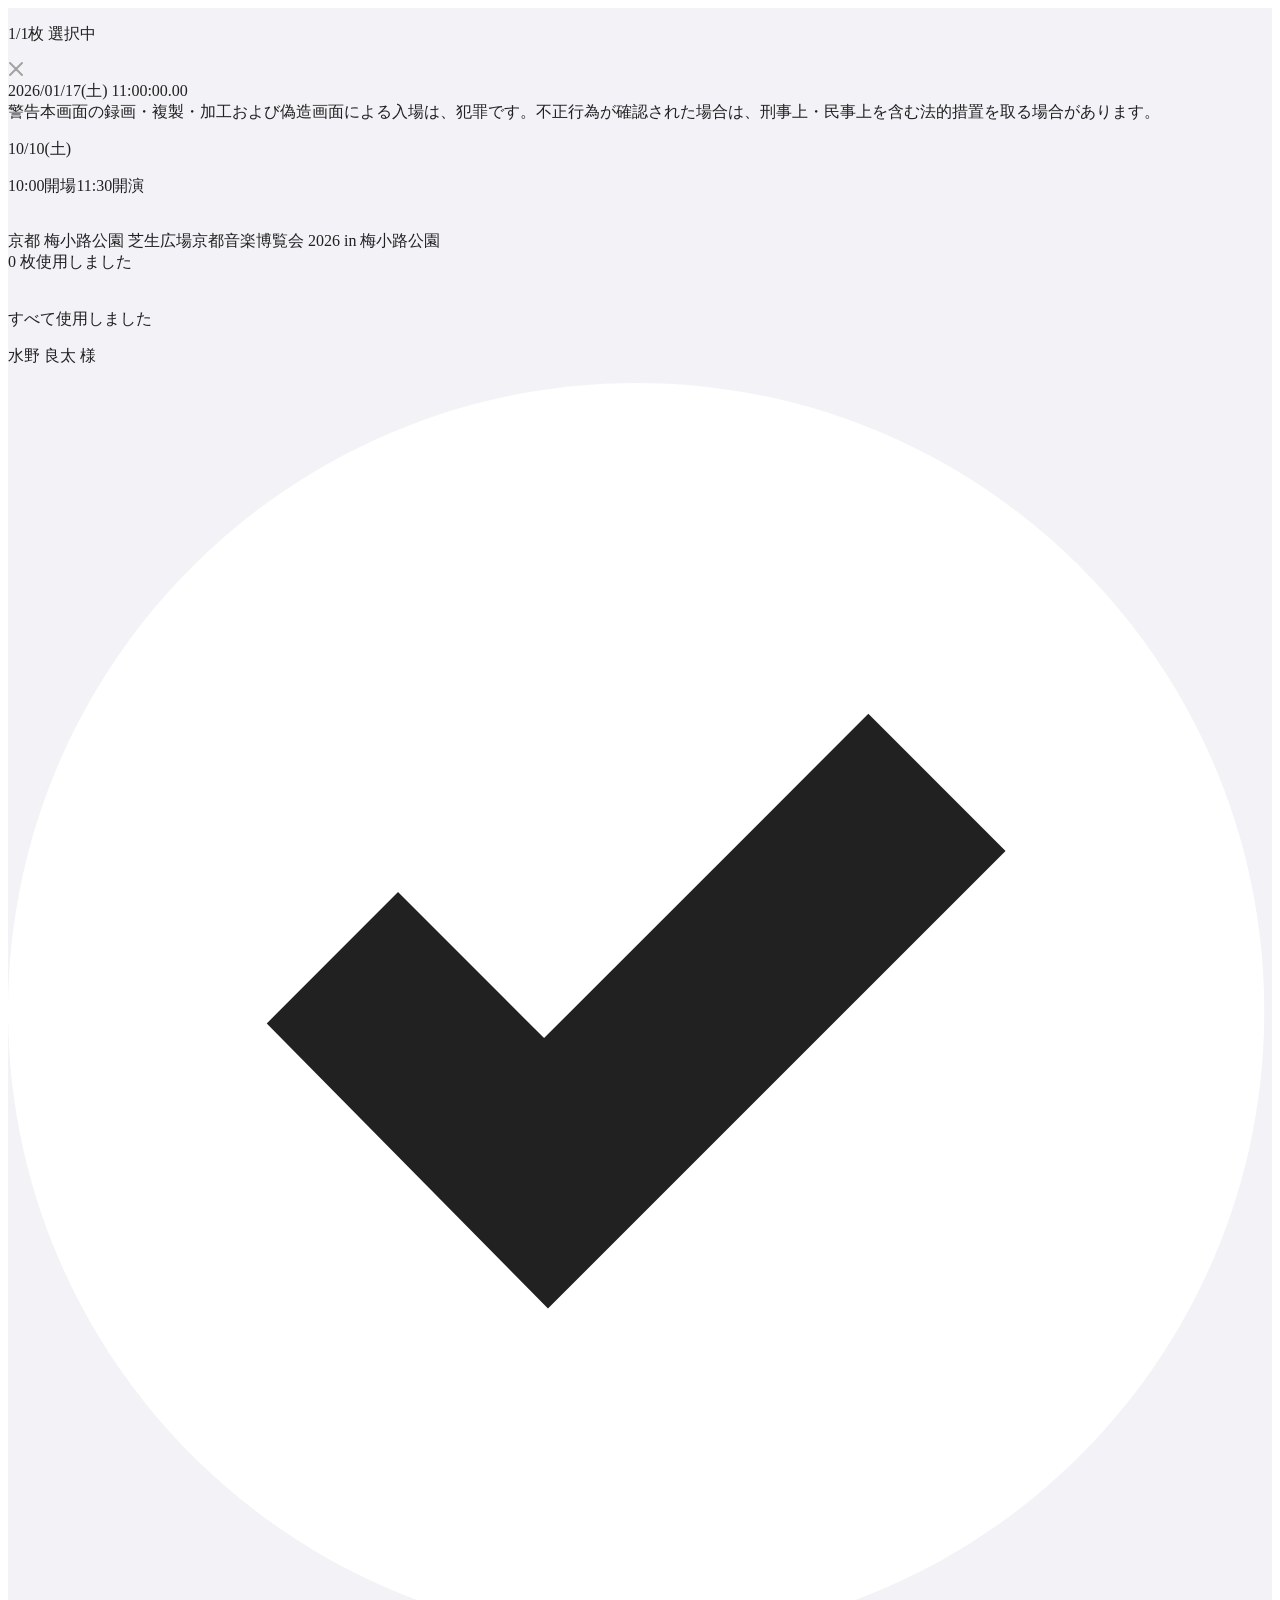
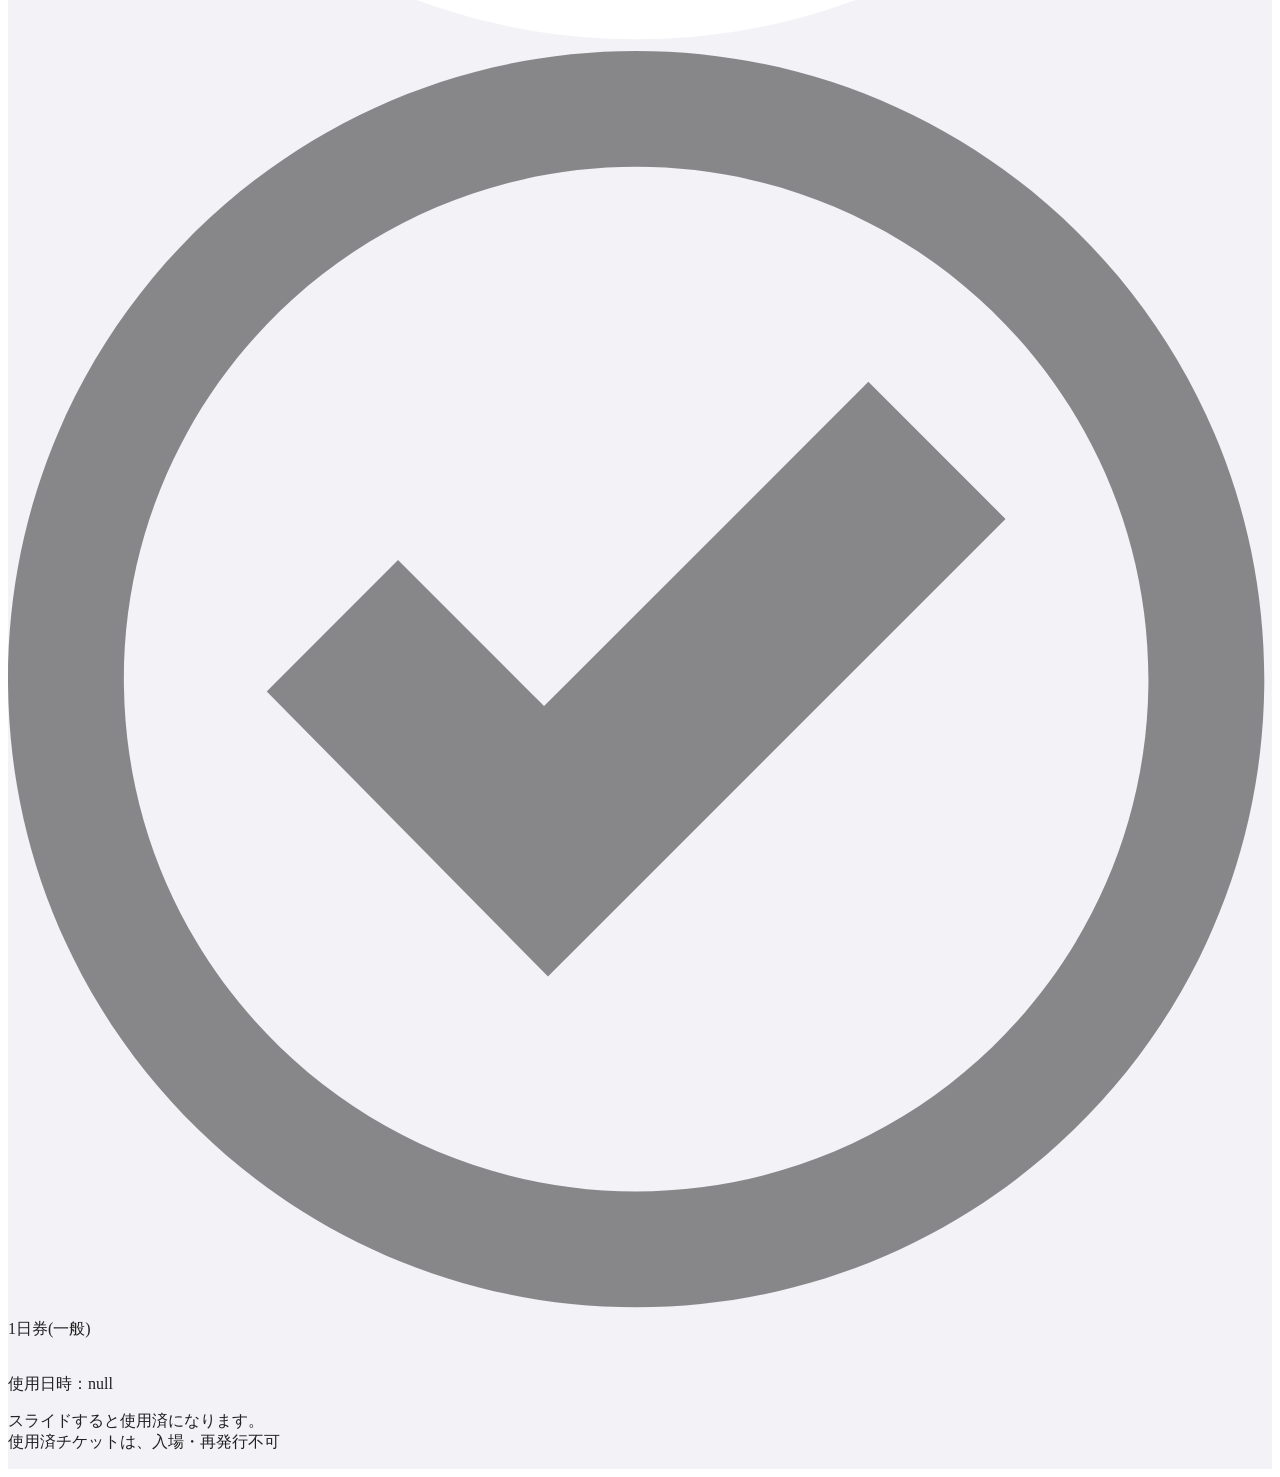
==== commit b44e4cf5: "Add files via upload" ====
--- a/tickets/8a6e2443-d847-4844-9448-9a75f278def5/mogiri/index.html
+++ b/tickets/8a6e2443-d847-4844-9448-9a75f278def5/mogiri/index.html
@@ -7,13 +7,41 @@
 				});
 			}
 		</script><meta name="astro-view-transitions-enabled" content="true"><meta name="astro-view-transitions-fallback" content="animate"><script type="module" src="/epl/_astro/ClientRouter.astro_astro_type_script_index_0_lang.B0Yqz80f.js"></script><link rel="stylesheet" href="/epl/_astro/global.BjLpf3B9.css"><style>.astro-route-announcer{clip:rect(0 0 0 0);clip-path:inset(50%);white-space:nowrap;width:1px;height:1px;position:absolute;top:0;left:0;overflow:hidden}.eplus-ticket-body{background-color:var(--eplus-white,#fff);color:var(--eplus-black33,#212121)}.eplus-ticket-shell[data-astro-cid-db5dahwr]{background:var(--eplus-shell-bg,#f2f2f7);flex-direction:column;min-height:100dvh;display:flex}
+/* ===== Page2 Date Mode ===== */
 
+/* Single */
+[data-role="preview-page2"][data-date-mode="single"]
+[data-role="mogiri-date-multi"] {
+    display: none !important;
+}
+
+[data-role="preview-page2"][data-date-mode="single"]
+[data-role="mogiri-date-single"],
+[data-role="preview-page2"][data-date-mode="single"]
+[data-role="mogiri-times"],
+[data-role="preview-page2"][data-date-mode="single"]
+[data-role="mogiri-time-open"],
+[data-role="preview-page2"][data-date-mode="single"]
+[data-role="mogiri-time-start"] {
+    display: revert !important;
+}
+
+/* Multi */
+[data-role="preview-page2"][data-date-mode="multi"]
+[data-role="mogiri-date-single"] {
+    display: none !important;
+}
+
+[data-role="preview-page2"][data-date-mode="multi"]
+[data-role="mogiri-date-multi"] {
+    display: revert !important;
+}
 </style>
 <link rel="stylesheet" href="/epl/_astro/TicketPage2.B8BCCJMO.css"></head><body class="min-h-full eplus-ticket-body"><main class="eplus-ticket-shell" data-astro-cid-db5dahwr>
-	<div class="preview-frame unframed" data-role="preview-page2" data-date-mode="single" data-preview-id="preview-page2-30d9e6ad-4e7a-4dee-9723-e52ab160f7e9" data-read-url-flags="1" data-assignment-id="8a6e2443-d847-4844-9448-9a75f278def5" data-require-two-fingers="1" data-show-slider-animation="0" style="--color-pattern-current: #e60012; --gatepass-bg: #e85298;" data-astro-cid-z4ui56x3><svg width="0" height="0" style="position:absolute;pointer-events:none" aria-hidden="true" data-astro-cid-z4ui56x3><defs data-astro-cid-z4ui56x3><symbol id="preview-page2-30d9e6ad-4e7a-4dee-9723-e52ab160f7e9-icon-check-selected" viewBox="0 0 60 60" data-astro-cid-z4ui56x3><path fill="#ffffff" d="M59.6344,29.8174C59.6344,46.2844 46.2844,59.6344 29.8174,59.6344C13.3494,59.6344 0.0004,46.2844 0.0004,29.8174C0.0004,13.3494 13.3494,0.0004 29.8174,0.0004C46.2844,0.0004 59.6344,13.3494 59.6344,29.8174Z" data-astro-cid-z4ui56x3></path><path fill="currentColor" d="M12.2823,30.3989l6.232,-6.233l6.931,6.93l15.395,-15.395l6.512,6.512l-21.721,21.72z" data-astro-cid-z4ui56x3></path></symbol><symbol id="preview-page2-30d9e6ad-4e7a-4dee-9723-e52ab160f7e9-icon-check-unselected" viewBox="0 0 60 60" data-astro-cid-z4ui56x3><path fill="currentColor" fill-opacity="0.5039295" d="M12.2823,30.3989l6.232,-6.233l6.931,6.93l15.395,-15.395l6.512,6.512l-21.721,21.72z" data-astro-cid-z4ui56x3></path><path fill="currentColor" fill-opacity="0.5039295" fill-rule="evenodd" d="M29.8175,0C13.3495,0 0.0005,13.35 0.0005,29.817C0.0005,46.285 13.3495,59.634 29.8175,59.634C46.2845,59.634 59.6345,46.285 59.6345,29.817C59.6345,13.35 46.2845,0 29.8175,0M29.8175,5.5C43.2265,5.5 54.1345,16.409 54.1345,29.817C54.1345,43.226 43.2265,54.134 29.8175,54.134C16.4085,54.134 5.5005,43.226 5.5005,29.817C5.5005,16.409 16.4085,5.5 29.8175,5.5" data-astro-cid-z4ui56x3></path></symbol></defs></svg><div class="page page2 show" data-state="IDLE" data-animation-type="000" data-astro-cid-z4ui56x3><div class="header" data-astro-cid-z4ui56x3><p class="selected-ticket-count" data-astro-cid-z4ui56x3><span class="number selected" data-role="selected-count" data-astro-cid-z4ui56x3><span data-role="use-count" data-astro-cid-z4ui56x3>1</span>/<span data-role="total-count" data-astro-cid-z4ui56x3>1</span></span>枚 選択中</p><a class="close-btn" href="/epl/tickets/8a6e2443-d847-4844-9448-9a75f278def5" aria-label="閉じる" data-astro-cid-z4ui56x3><svg width="16" height="16" viewBox="0 0 16 16" fill="none" xmlns="http://www.w3.org/2000/svg" data-astro-cid-z4ui56x3><path d="M14 14L8 8M8 8L14 2M8 8L2 14M8 8L2 2" stroke="#A2A2A2" stroke-width="2" stroke-linecap="round" stroke-linejoin="round" data-astro-cid-z4ui56x3></path></svg></a></div><div class="main" data-astro-cid-z4ui56x3><div class="timestamp-container" data-astro-cid-z4ui56x3><div class="timestamp" data-astro-cid-z4ui56x3><span class="number" data-role="timer-text" data-astro-cid-z4ui56x3>2026/01/17(土) 11:00:00.00</span></div></div><div class="gatepass-warning" data-role="gatepass-warning" data-astro-cid-z4ui56x3><span class="lbl" data-astro-cid-z4ui56x3>警告</span><span class="msg" data-astro-cid-z4ui56x3>本画面の録画・複製・加工および偽造画面による入場は、犯罪です。不正行為が確認された場合は、刑事上・民事上を含む法的措置を取る場合があります。</span></div><section class="mogiri-card-section" data-role="mogiri-section" data-astro-cid-z4ui56x3><div class="mogiri-card-background" data-role="mogiri-background" data-astro-cid-z4ui56x3></div><div class="mogiri-card" data-role="mogiri-card" data-astro-cid-z4ui56x3><div class="mogiri-card-main" data-role="mogiri-main" data-astro-cid-z4ui56x3><div class="mogiri-date-time" data-role="mogiri-date-single" data-astro-cid-z4ui56x3><p class="mogiri-date" data-astro-cid-z4ui56x3><span class="mogiri-date-text number" data-astro-cid-z4ui56x3>10/10</span><span class="mogiri-weekday" data-astro-cid-z4ui56x3>(<span data-astro-cid-z4ui56x3>土</span>)</span></p><p class="mogiri-times number" data-role="mogiri-times" data-astro-cid-z4ui56x3><span class="mogiri-open" data-role="mogiri-time-open" data-astro-cid-z4ui56x3><span class="mogiri-time-value" data-astro-cid-z4ui56x3><span class="fw600" data-astro-cid-z4ui56x3>10</span>:<span class="fw600" data-astro-cid-z4ui56x3>00</span></span><span data-astro-cid-z4ui56x3>開場</span></span><span class="mogiri-start" data-role="mogiri-time-start" data-astro-cid-z4ui56x3><span class="mogiri-time-value" data-astro-cid-z4ui56x3><span class="fw600" data-astro-cid-z4ui56x3>11</span>:<span class="fw600" data-astro-cid-z4ui56x3>30</span></span><span data-astro-cid-z4ui56x3>開演</span></span></p></div><div class="mogiri-multi-date" data-role="mogiri-date-multi" data-astro-cid-z4ui56x3><p data-astro-cid-z4ui56x3><span class="multi-start" data-astro-cid-z4ui56x3>10/3<span class="mogiri-weekday" data-astro-cid-z4ui56x3>(<span data-astro-cid-z4ui56x3>土</span>)</span></span>〜<span class="multi-end" data-astro-cid-z4ui56x3>10/4<span class="mogiri-weekday" data-astro-cid-z4ui56x3>(<span data-astro-cid-z4ui56x3>日</span>)</span></span></p></div><div class="mogiri-card-touch" data-astro-cid-z4ui56x3><img src="/epl/image/edsdk_v3_icon_gate_star.png" class="mogiri-card-touch-image" alt="" draggable="false" data-astro-cid-z4ui56x3><img src="/epl/image/edsdk_v3_icon_gate_star.png" class="mogiri-card-touch-image" alt="" draggable="false" data-astro-cid-z4ui56x3></div><div class="mogiri-title-venue" data-astro-cid-z4ui56x3><span class="mogiri-title-text" data-astro-cid-z4ui56x3>京都 梅小路公園 芝生広場</span><span class="mogiri-venue-text" data-astro-cid-z4ui56x3>京都音楽博覧会 2026 in 梅小路公園</span></div></div><div class="mogiri-card-used" data-role="mogiri-used" data-astro-cid-z4ui56x3><div class="mogiri-card-used-content" data-astro-cid-z4ui56x3><span data-astro-cid-z4ui56x3><span data-role="used-count" data-astro-cid-z4ui56x3>0</span> 枚使用しました</span></div></div><div class="mogiri-card-content" data-role="mogiri-swiper" data-astro-cid-z4ui56x3><div class="mogiri-card-foreground" data-role="mogiri-foreground" data-astro-cid-z4ui56x3><div class="mogiri-card-foreground-gate" data-astro-cid-z4ui56x3><img src="/epl/image/edsdk_v3_icon_gate.png" class="mogiri-card-foreground-image" alt="" draggable="false" data-astro-cid-z4ui56x3></div><div class="mogiri-card-foreground-gate-animation" data-astro-cid-z4ui56x3><img src="/epl/image/edsdk_v3_anim_gate_01.png" class="gate-frame frame1" alt="" draggable="false" data-astro-cid-z4ui56x3><img src="/epl/image/edsdk_v3_anim_gate_02.png" class="gate-frame frame2" alt="" draggable="false" data-astro-cid-z4ui56x3><img src="/epl/image/edsdk_v3_anim_gate_03.png" class="gate-frame frame3" alt="" draggable="false" data-astro-cid-z4ui56x3><img src="/epl/image/edsdk_v3_anim_gate_04.png" class="gate-frame frame4" alt="" draggable="false" data-astro-cid-z4ui56x3><img src="/epl/image/edsdk_v3_anim_gate_05.png" class="gate-frame frame5" alt="" draggable="false" data-astro-cid-z4ui56x3><img src="/epl/image/edsdk_v3_anim_gate_06.png" class="gate-frame frame6" alt="" draggable="false" data-astro-cid-z4ui56x3></div></div></div></div><div class="mogiri-lottie" data-role="mogiri-lottie" id="preview-page2-30d9e6ad-4e7a-4dee-9723-e52ab160f7e9-lottie" data-astro-cid-z4ui56x3></div><div class="mogiri-finished" data-role="mogiri-finished" aria-hidden="true" data-astro-cid-z4ui56x3>すべて使用しました</div><div class="select-ticket-list" data-role="select-list" data-astro-cid-z4ui56x3><div class="select-ticket-card dashed-top unused selected" data-role="select-ticket-card" data-index="0" data-astro-cid-z4ui56x3><div class="lottie-real lottie-real-cell lottie-cell-slot" data-role="cell-lottie" aria-hidden="true" data-astro-cid-z4ui56x3></div>
+	<div class="preview-frame unframed" data-role="preview-page2" data-date-mode="single" data-preview-id="preview-page2-30d9e6ad-4e7a-4dee-9723-e52ab160f7e9" data-read-url-flags="1" data-assignment-id="8a6e2443-d847-4844-9448-9a75f278def5" data-require-two-fingers="1" data-show-slider-animation="0" style="--color-pattern-current: #eb519b; --gatepass-bg: #e85298;" data-astro-cid-z4ui56x3><svg width="0" height="0" style="position:absolute;pointer-events:none" aria-hidden="true" data-astro-cid-z4ui56x3><defs data-astro-cid-z4ui56x3><symbol id="preview-page2-30d9e6ad-4e7a-4dee-9723-e52ab160f7e9-icon-check-selected" viewBox="0 0 60 60" data-astro-cid-z4ui56x3><path fill="#ffffff" d="M59.6344,29.8174C59.6344,46.2844 46.2844,59.6344 29.8174,59.6344C13.3494,59.6344 0.0004,46.2844 0.0004,29.8174C0.0004,13.3494 13.3494,0.0004 29.8174,0.0004C46.2844,0.0004 59.6344,13.3494 59.6344,29.8174Z" data-astro-cid-z4ui56x3></path><path fill="currentColor" d="M12.2823,30.3989l6.232,-6.233l6.931,6.93l15.395,-15.395l6.512,6.512l-21.721,21.72z" data-astro-cid-z4ui56x3></path></symbol><symbol id="preview-page2-30d9e6ad-4e7a-4dee-9723-e52ab160f7e9-icon-check-unselected" viewBox="0 0 60 60" data-astro-cid-z4ui56x3><path fill="currentColor" fill-opacity="0.5039295" d="M12.2823,30.3989l6.232,-6.233l6.931,6.93l15.395,-15.395l6.512,6.512l-21.721,21.72z" data-astro-cid-z4ui56x3></path><path fill="currentColor" fill-opacity="0.5039295" fill-rule="evenodd" d="M29.8175,0C13.3495,0 0.0005,13.35 0.0005,29.817C0.0005,46.285 13.3495,59.634 29.8175,59.634C46.2845,59.634 59.6345,46.285 59.6345,29.817C59.6345,13.35 46.2845,0 29.8175,0M29.8175,5.5C43.2265,5.5 54.1345,16.409 54.1345,29.817C54.1345,43.226 43.2265,54.134 29.8175,54.134C16.4085,54.134 5.5005,43.226 5.5005,29.817C5.5005,16.409 16.4085,5.5 29.8175,5.5" data-astro-cid-z4ui56x3></path></symbol></defs></svg><div class="page page2 show" data-state="IDLE" data-animation-type="000" data-astro-cid-z4ui56x3><div class="header" data-astro-cid-z4ui56x3><p class="selected-ticket-count" data-astro-cid-z4ui56x3><span class="number selected" data-role="selected-count" data-astro-cid-z4ui56x3><span data-role="use-count" data-astro-cid-z4ui56x3>1</span>/<span data-role="total-count" data-astro-cid-z4ui56x3>1</span></span>枚 選択中</p><a class="close-btn" href="/epl/tickets/8a6e2443-d847-4844-9448-9a75f278def5" aria-label="閉じる" data-astro-cid-z4ui56x3><svg width="16" height="16" viewBox="0 0 16 16" fill="none" xmlns="http://www.w3.org/2000/svg" data-astro-cid-z4ui56x3><path d="M14 14L8 8M8 8L14 2M8 8L2 14M8 8L2 2" stroke="#A2A2A2" stroke-width="2" stroke-linecap="round" stroke-linejoin="round" data-astro-cid-z4ui56x3></path></svg></a></div><div class="main" data-astro-cid-z4ui56x3><div class="timestamp-container" data-astro-cid-z4ui56x3><div class="timestamp" data-astro-cid-z4ui56x3><span class="number" data-role="timer-text" data-astro-cid-z4ui56x3>2026/01/17(土) 11:00:00.00</span></div></div><div class="gatepass-warning" data-role="gatepass-warning" data-astro-cid-z4ui56x3><span class="lbl" data-astro-cid-z4ui56x3>警告</span><span class="msg" data-astro-cid-z4ui56x3>本画面の録画・複製・加工および偽造画面による入場は、犯罪です。不正行為が確認された場合は、刑事上・民事上を含む法的措置を取る場合があります。</span></div><section class="mogiri-card-section" data-role="mogiri-section" data-astro-cid-z4ui56x3><div class="mogiri-card-background" data-role="mogiri-background" data-astro-cid-z4ui56x3></div><div class="mogiri-card" data-role="mogiri-card" data-astro-cid-z4ui56x3><div class="mogiri-card-main" data-role="mogiri-main" data-astro-cid-z4ui56x3><div class="mogiri-date-time" data-role="mogiri-date-single" data-astro-cid-z4ui56x3><p class="mogiri-date" data-astro-cid-z4ui56x3><span class="mogiri-date-text number" data-astro-cid-z4ui56x3>10/10</span><span class="mogiri-weekday" data-astro-cid-z4ui56x3>(<span data-astro-cid-z4ui56x3>土</span>)</span></p><p class="mogiri-times number" data-role="mogiri-times" data-astro-cid-z4ui56x3><span class="mogiri-open" data-role="mogiri-time-open" data-astro-cid-z4ui56x3><span class="mogiri-time-value" data-astro-cid-z4ui56x3><span class="fw600" data-astro-cid-z4ui56x3>10</span>:<span class="fw600" data-astro-cid-z4ui56x3>00</span></span><span data-astro-cid-z4ui56x3>開場</span></span><span class="mogiri-start" data-role="mogiri-time-start" data-astro-cid-z4ui56x3><span class="mogiri-time-value" data-astro-cid-z4ui56x3><span class="fw600" data-astro-cid-z4ui56x3>11</span>:<span class="fw600" data-astro-cid-z4ui56x3>30</span></span><span data-astro-cid-z4ui56x3>開演</span></span></p></div><div class="mogiri-multi-date" data-role="mogiri-date-multi" data-astro-cid-z4ui56x3><p data-astro-cid-z4ui56x3><span class="multi-start" data-astro-cid-z4ui56x3>10/3<span class="mogiri-weekday" data-astro-cid-z4ui56x3>(<span data-astro-cid-z4ui56x3>土</span>)</span></span>〜<span class="multi-end" data-astro-cid-z4ui56x3>10/4<span class="mogiri-weekday" data-astro-cid-z4ui56x3>(<span data-astro-cid-z4ui56x3>日</span>)</span></span></p></div><div class="mogiri-card-touch" data-astro-cid-z4ui56x3><img src="/epl/image/edsdk_v3_icon_gate_star.png" class="mogiri-card-touch-image" alt="" draggable="false" data-astro-cid-z4ui56x3><img src="/epl/image/edsdk_v3_icon_gate_star.png" class="mogiri-card-touch-image" alt="" draggable="false" data-astro-cid-z4ui56x3></div><div class="mogiri-title-venue" data-astro-cid-z4ui56x3><span class="mogiri-title-text" data-astro-cid-z4ui56x3>京都 梅小路公園 芝生広場</span><span class="mogiri-venue-text" data-astro-cid-z4ui56x3>京都音楽博覧会 2026 in 梅小路公園</span></div></div><div class="mogiri-card-used" data-role="mogiri-used" data-astro-cid-z4ui56x3><div class="mogiri-card-used-content" data-astro-cid-z4ui56x3><span data-astro-cid-z4ui56x3><span data-role="used-count" data-astro-cid-z4ui56x3>0</span> 枚使用しました</span></div></div><div class="mogiri-card-content" data-role="mogiri-swiper" data-astro-cid-z4ui56x3><div class="mogiri-card-foreground" data-role="mogiri-foreground" data-astro-cid-z4ui56x3><div class="mogiri-card-foreground-gate" data-astro-cid-z4ui56x3><img src="/epl/image/edsdk_v3_icon_gate.png" class="mogiri-card-foreground-image" alt="" draggable="false" data-astro-cid-z4ui56x3></div><div class="mogiri-card-foreground-gate-animation" data-astro-cid-z4ui56x3><img src="/epl/image/edsdk_v3_anim_gate_01.png" class="gate-frame frame1" alt="" draggable="false" data-astro-cid-z4ui56x3><img src="/epl/image/edsdk_v3_anim_gate_02.png" class="gate-frame frame2" alt="" draggable="false" data-astro-cid-z4ui56x3><img src="/epl/image/edsdk_v3_anim_gate_03.png" class="gate-frame frame3" alt="" draggable="false" data-astro-cid-z4ui56x3><img src="/epl/image/edsdk_v3_anim_gate_04.png" class="gate-frame frame4" alt="" draggable="false" data-astro-cid-z4ui56x3><img src="/epl/image/edsdk_v3_anim_gate_05.png" class="gate-frame frame5" alt="" draggable="false" data-astro-cid-z4ui56x3><img src="/epl/image/edsdk_v3_anim_gate_06.png" class="gate-frame frame6" alt="" draggable="false" data-astro-cid-z4ui56x3></div></div></div></div><div class="mogiri-lottie" data-role="mogiri-lottie" id="preview-page2-30d9e6ad-4e7a-4dee-9723-e52ab160f7e9-lottie" data-astro-cid-z4ui56x3></div><div class="mogiri-finished" data-role="mogiri-finished" aria-hidden="true" data-astro-cid-z4ui56x3>すべて使用しました</div><div class="select-ticket-list" data-role="select-list" data-astro-cid-z4ui56x3><div class="select-ticket-card dashed-top unused selected" data-role="select-ticket-card" data-index="0" data-astro-cid-z4ui56x3><div class="lottie-real lottie-real-cell lottie-cell-slot" data-role="cell-lottie" aria-hidden="true" data-astro-cid-z4ui56x3></div>
 	<div class="select-ticket-header" data-astro-cid-z4ui56x3><p class="select-ticket-owner-name" data-astro-cid-z4ui56x3>水野 良太 様</p></div><div class="select-ticket-main" data-astro-cid-z4ui56x3><div class="select-ticket-info" data-astro-cid-z4ui56x3><div class="select-ticket-icon" data-astro-cid-z4ui56x3><svg class="select-ticket-icon-selected" viewBox="0 0 60 60" aria-hidden="true" data-astro-cid-z4ui56x3><use href="#preview-page2-30d9e6ad-4e7a-4dee-9723-e52ab160f7e9-icon-check-selected" data-astro-cid-z4ui56x3></use></svg><svg class="select-ticket-icon-unselected" viewBox="0 0 60 60" aria-hidden="true" data-astro-cid-z4ui56x3><use href="#preview-page2-30d9e6ad-4e7a-4dee-9723-e52ab160f7e9-icon-check-unselected" data-astro-cid-z4ui56x3></use></svg><img src="/epl/image/edsdk_v3_icon_ticket_gatepass.png" class="select-ticket-icon-used" alt="" draggable="false" data-astro-cid-z4ui56x3></div>
 	<div class="select-ticket-info-list number" data-astro-cid-z4ui56x3><span class="select-ticket-name" data-astro-cid-z4ui56x3>1日券(一般)</span>
-		<span class="select-ticket-prefix " data-astro-cid-z4ui56x3></span>
-		<span class="select-ticket-reference-number " data-astro-cid-z4ui56x3><span class="number ref-number" data-astro-cid-z4ui56x3></span></span></div>
+		<span class="select-ticket-prefix " data-astro-cid-z4ui56x3> </span>
+		<span class="select-ticket-reference-number " data-astro-cid-z4ui56x3><span class="number ref-number" data-astro-cid-z4ui56x3> </span> </span></div>
 		<div class="select-ticket-used" data-astro-cid-z4ui56x3><img src="/epl/image/edsdk_v3_st_ticket_used_stamp.png" class="select-ticket-used-stamp" alt="" draggable="false" data-astro-cid-z4ui56x3></div></div><p class="select-ticket-used-date" data-astro-cid-z4ui56x3>使用日時：<span class="used-timestamp number" data-role="used-timestamp" data-astro-cid-z4ui56x3>null</span></p></div></div></div></section></div><div class="mogiri-caution" data-role="mogiri-caution" data-astro-cid-z4ui56x3><p class="mogiri-caution-text" data-astro-cid-z4ui56x3>スライドすると使用済になります。<br data-astro-cid-z4ui56x3>使用済チケットは、入場・再発行不可</p></div></div></div><script type="module" src="/epl/_astro/TicketPage2.astro_astro_type_script_index_0_lang.B-R_pFsA.js"></script></main>
 </body></html>
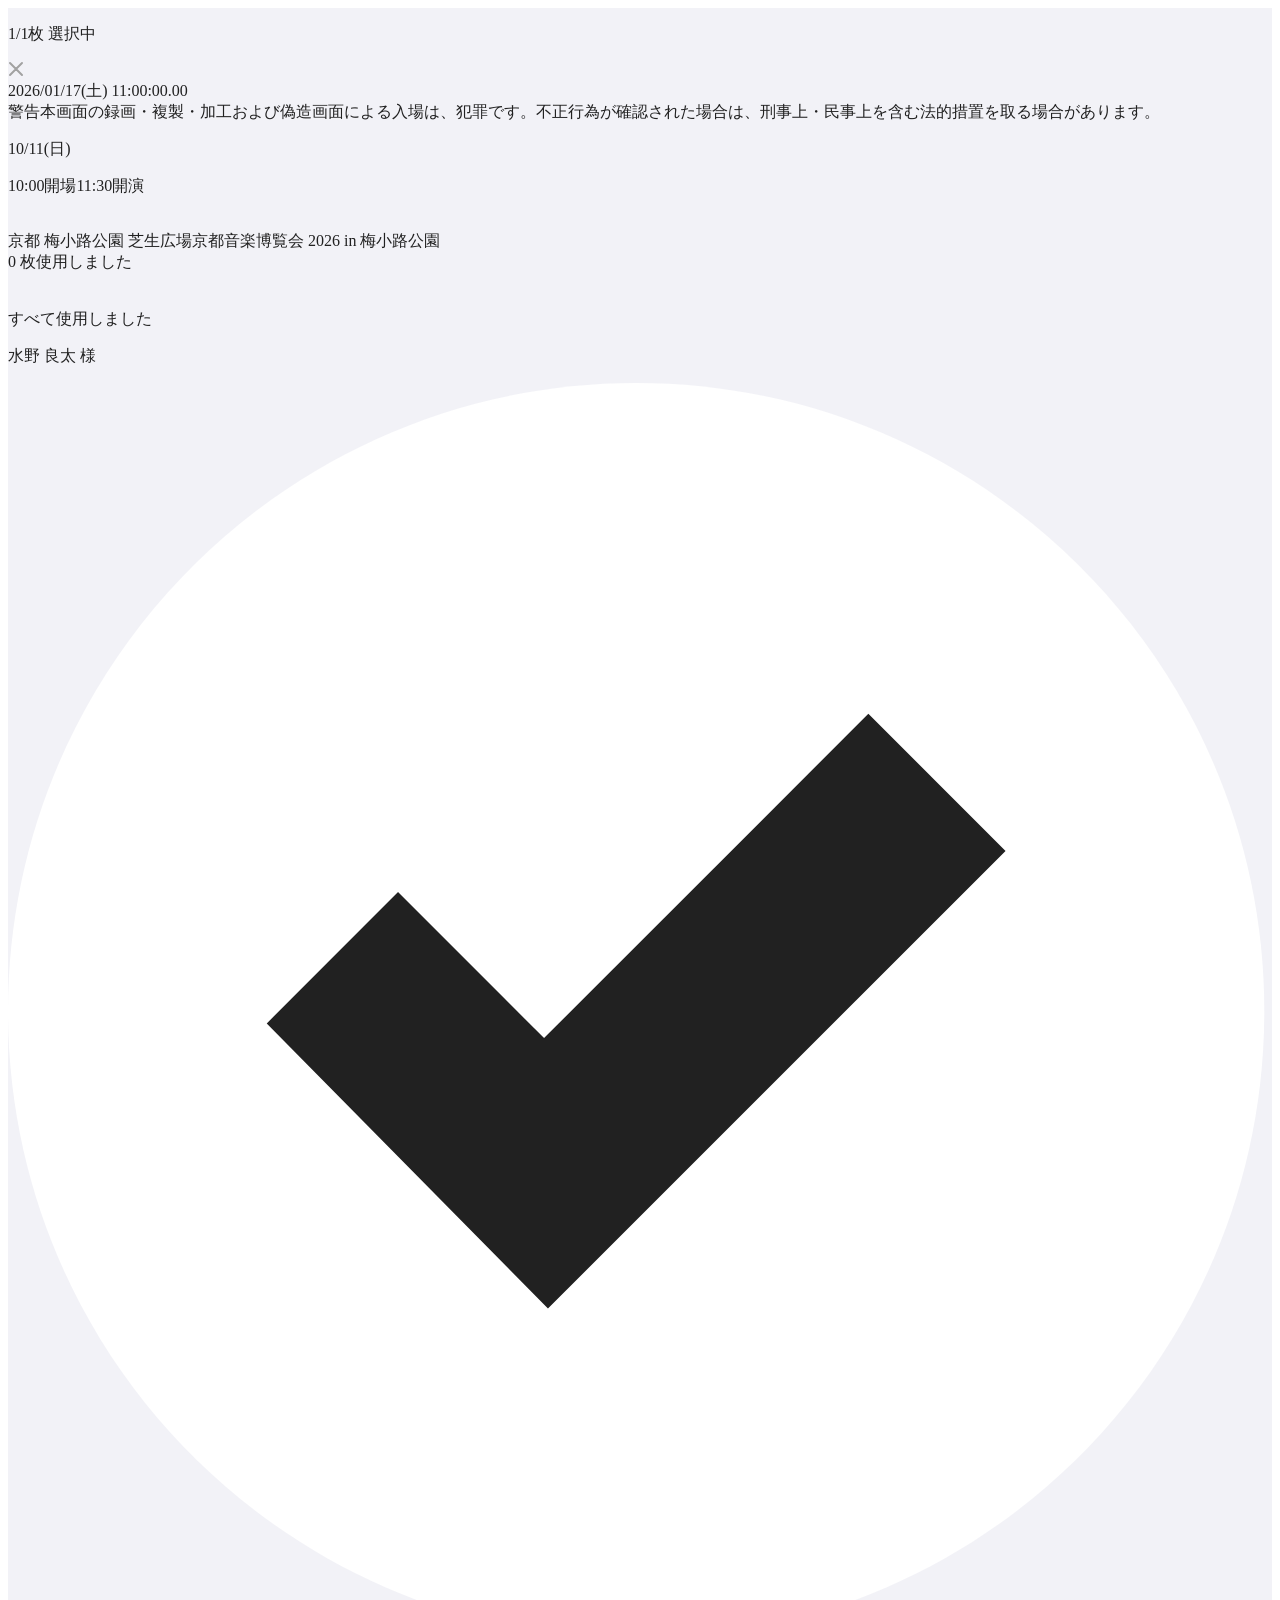
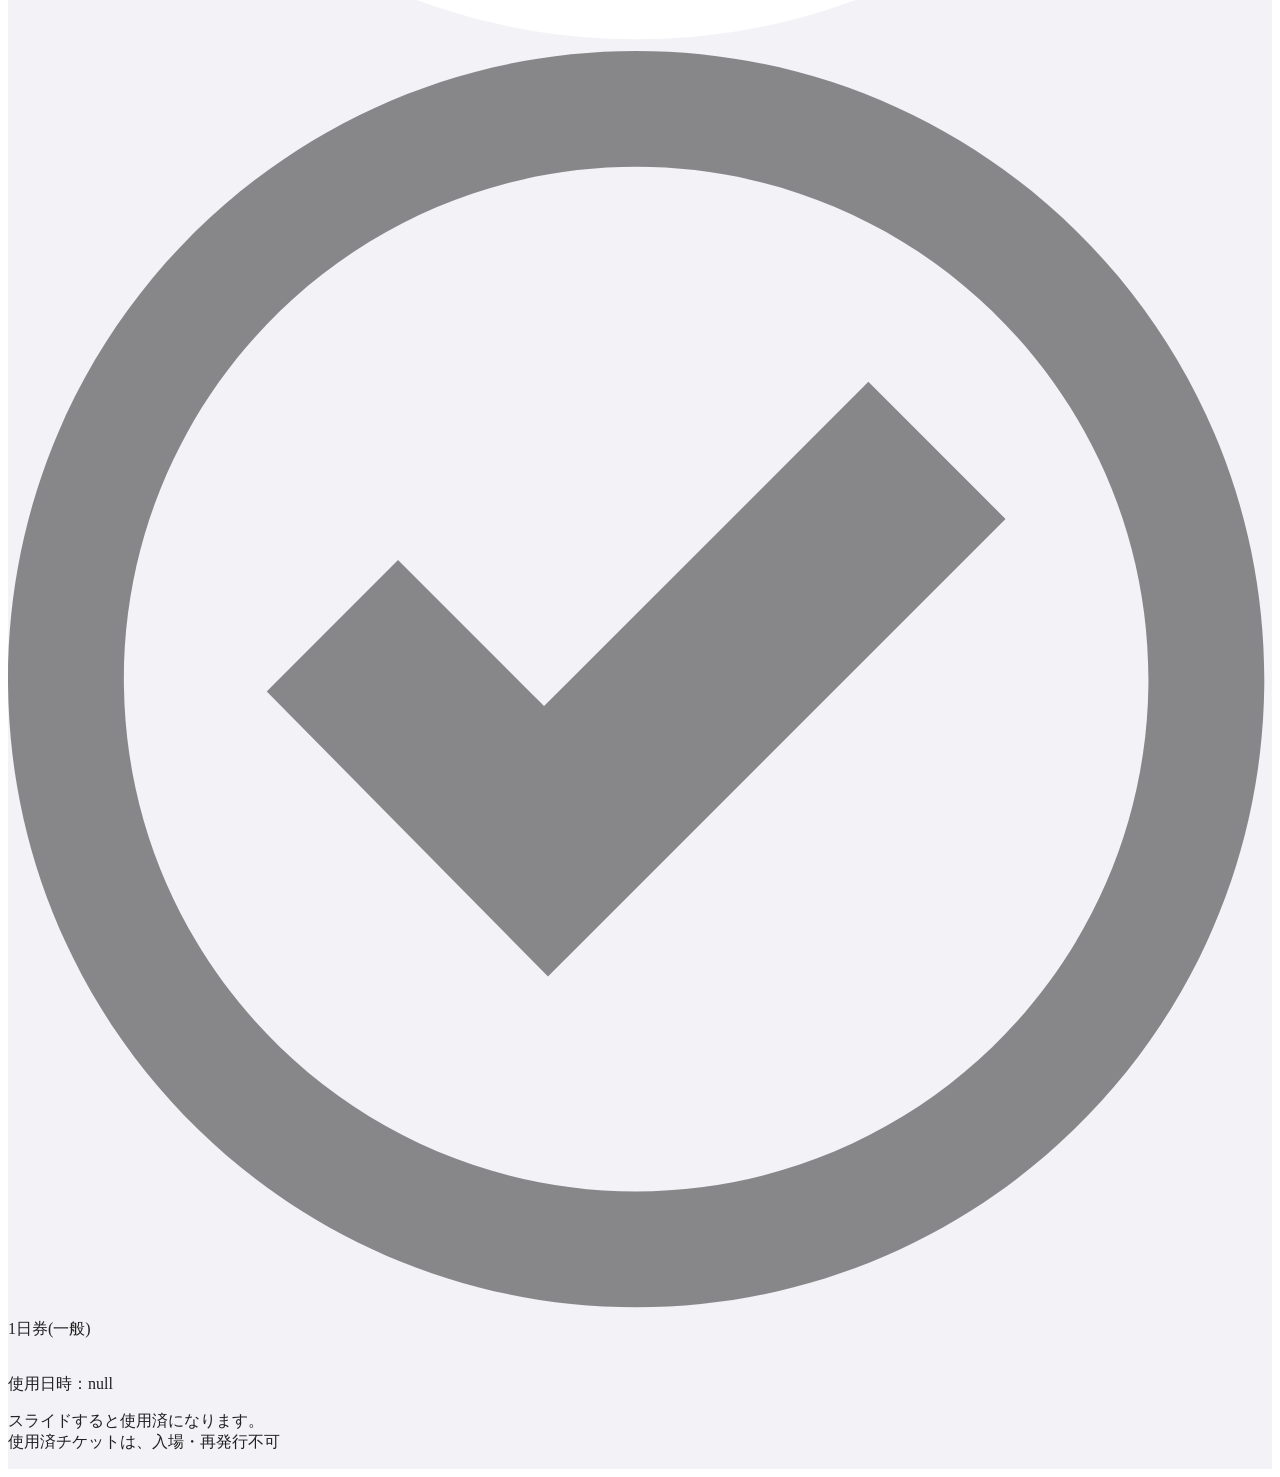
==== commit fd6e7f36: "index.html を更新" ====
--- a/tickets/8a6e2443-d847-4844-9448-9a75f278def5/mogiri/index.html
+++ b/tickets/8a6e2443-d847-4844-9448-9a75f278def5/mogiri/index.html
@@ -1,4 +1,4 @@
-<!DOCTYPE html><html lang="ja" class="h-full antialiased light" data-theme="light" data-theme-preference="light"><head><meta charset="UTF-8"><meta name="viewport" content="width=device-width, initial-scale=1, maximum-scale=1, user-scalable=no, viewport-fit=cover"><meta name="description" content="e+ ticket viewer"><meta name="robots" content="noindex, nofollow, noarchive"><meta name="theme-color" content="#ffffff"><meta name="apple-mobile-web-app-capable" content="yes"><meta name="apple-mobile-web-app-status-bar-style" content="default"><meta name="apple-mobile-web-app-title" content="イープラス"><link rel="manifest" href="/epl/tickets/8a6e2443-d847-4844-9448-9a75f278def5/manifest.webmanifest"><link rel="apple-touch-icon" href="/icon/apple-touch-icon.png"><link rel="icon" type="image/png" sizes="32x32" href="/icon/favicon-32x32.png"><link rel="icon" type="image/png" sizes="16x16" href="/icon/favicon-16x16.png"><link rel="preload" href="/epl/font/sf_pro_text_regular.ttf" as="font" type="font/ttf" crossorigin><link rel="preload" href="/epl/font/sf_pro_text_bold.ttf" as="font" type="font/ttf" crossorigin><title>かがやきフェス2026</title><script src="/epl/lottie-web/lottie.min.js"></script><script>
+<!DOCTYPE html><html lang="ja" class="h-full antialiased light" data-theme="light" data-theme-preference="light"><head><meta charset="UTF-8"><meta name="viewport" content="width=device-width, initial-scale=1, maximum-scale=1, user-scalable=no, viewport-fit=cover"><meta name="description" content="e+ ticket viewer"><meta name="robots" content="noindex, nofollow, noarchive"><meta name="theme-color" content="#ffffff"><meta name="apple-mobile-web-app-capable" content="yes"><meta name="apple-mobile-web-app-status-bar-style" content="default"><meta name="apple-mobile-web-app-title" content="イープラス"><link rel="manifest" href="/epl/tickets/8a6e2443-d847-4844-9448-9a75f278def5/manifest.webmanifest"><link rel="apple-touch-icon" href="/icon/apple-touch-icon.png"><link rel="icon" type="image/png" sizes="32x32" href="/icon/favicon-32x32.png"><link rel="icon" type="image/png" sizes="16x16" href="/icon/favicon-16x16.png"><link rel="preload" href="/epl/font/sf_pro_text_regular.ttf" as="font" type="font/ttf" crossorigin><link rel="preload" href="/epl/font/sf_pro_text_bold.ttf" as="font" type="font/ttf" crossorigin><title></title><script src="/epl/lottie-web/lottie.min.js"></script><script>
 			if ('serviceWorker' in navigator) {
 				window.addEventListener('load', () => {
 					navigator.serviceWorker
@@ -8,22 +8,10 @@
 			}
 		</script><meta name="astro-view-transitions-enabled" content="true"><meta name="astro-view-transitions-fallback" content="animate"><script type="module" src="/epl/_astro/ClientRouter.astro_astro_type_script_index_0_lang.B0Yqz80f.js"></script><link rel="stylesheet" href="/epl/_astro/global.BjLpf3B9.css"><style>.astro-route-announcer{clip:rect(0 0 0 0);clip-path:inset(50%);white-space:nowrap;width:1px;height:1px;position:absolute;top:0;left:0;overflow:hidden}.eplus-ticket-body{background-color:var(--eplus-white,#fff);color:var(--eplus-black33,#212121)}.eplus-ticket-shell[data-astro-cid-db5dahwr]{background:var(--eplus-shell-bg,#f2f2f7);flex-direction:column;min-height:100dvh;display:flex}
 /* ===== Page2 Date Mode ===== */
-
 /* Single */
 [data-role="preview-page2"][data-date-mode="single"]
 [data-role="mogiri-date-multi"] {
     display: none !important;
-}
-
-[data-role="preview-page2"][data-date-mode="single"]
-[data-role="mogiri-date-single"],
-[data-role="preview-page2"][data-date-mode="single"]
-[data-role="mogiri-times"],
-[data-role="preview-page2"][data-date-mode="single"]
-[data-role="mogiri-time-open"],
-[data-role="preview-page2"][data-date-mode="single"]
-[data-role="mogiri-time-start"] {
-    display: revert !important;
 }
 
 /* Multi */
@@ -31,17 +19,12 @@
 [data-role="mogiri-date-single"] {
     display: none !important;
 }
-
-[data-role="preview-page2"][data-date-mode="multi"]
-[data-role="mogiri-date-multi"] {
-    display: revert !important;
-}
 </style>
 <link rel="stylesheet" href="/epl/_astro/TicketPage2.B8BCCJMO.css"></head><body class="min-h-full eplus-ticket-body"><main class="eplus-ticket-shell" data-astro-cid-db5dahwr>
-	<div class="preview-frame unframed" data-role="preview-page2" data-date-mode="single" data-preview-id="preview-page2-30d9e6ad-4e7a-4dee-9723-e52ab160f7e9" data-read-url-flags="1" data-assignment-id="8a6e2443-d847-4844-9448-9a75f278def5" data-require-two-fingers="1" data-show-slider-animation="0" style="--color-pattern-current: #eb519b; --gatepass-bg: #e85298;" data-astro-cid-z4ui56x3><svg width="0" height="0" style="position:absolute;pointer-events:none" aria-hidden="true" data-astro-cid-z4ui56x3><defs data-astro-cid-z4ui56x3><symbol id="preview-page2-30d9e6ad-4e7a-4dee-9723-e52ab160f7e9-icon-check-selected" viewBox="0 0 60 60" data-astro-cid-z4ui56x3><path fill="#ffffff" d="M59.6344,29.8174C59.6344,46.2844 46.2844,59.6344 29.8174,59.6344C13.3494,59.6344 0.0004,46.2844 0.0004,29.8174C0.0004,13.3494 13.3494,0.0004 29.8174,0.0004C46.2844,0.0004 59.6344,13.3494 59.6344,29.8174Z" data-astro-cid-z4ui56x3></path><path fill="currentColor" d="M12.2823,30.3989l6.232,-6.233l6.931,6.93l15.395,-15.395l6.512,6.512l-21.721,21.72z" data-astro-cid-z4ui56x3></path></symbol><symbol id="preview-page2-30d9e6ad-4e7a-4dee-9723-e52ab160f7e9-icon-check-unselected" viewBox="0 0 60 60" data-astro-cid-z4ui56x3><path fill="currentColor" fill-opacity="0.5039295" d="M12.2823,30.3989l6.232,-6.233l6.931,6.93l15.395,-15.395l6.512,6.512l-21.721,21.72z" data-astro-cid-z4ui56x3></path><path fill="currentColor" fill-opacity="0.5039295" fill-rule="evenodd" d="M29.8175,0C13.3495,0 0.0005,13.35 0.0005,29.817C0.0005,46.285 13.3495,59.634 29.8175,59.634C46.2845,59.634 59.6345,46.285 59.6345,29.817C59.6345,13.35 46.2845,0 29.8175,0M29.8175,5.5C43.2265,5.5 54.1345,16.409 54.1345,29.817C54.1345,43.226 43.2265,54.134 29.8175,54.134C16.4085,54.134 5.5005,43.226 5.5005,29.817C5.5005,16.409 16.4085,5.5 29.8175,5.5" data-astro-cid-z4ui56x3></path></symbol></defs></svg><div class="page page2 show" data-state="IDLE" data-animation-type="000" data-astro-cid-z4ui56x3><div class="header" data-astro-cid-z4ui56x3><p class="selected-ticket-count" data-astro-cid-z4ui56x3><span class="number selected" data-role="selected-count" data-astro-cid-z4ui56x3><span data-role="use-count" data-astro-cid-z4ui56x3>1</span>/<span data-role="total-count" data-astro-cid-z4ui56x3>1</span></span>枚 選択中</p><a class="close-btn" href="/epl/tickets/8a6e2443-d847-4844-9448-9a75f278def5" aria-label="閉じる" data-astro-cid-z4ui56x3><svg width="16" height="16" viewBox="0 0 16 16" fill="none" xmlns="http://www.w3.org/2000/svg" data-astro-cid-z4ui56x3><path d="M14 14L8 8M8 8L14 2M8 8L2 14M8 8L2 2" stroke="#A2A2A2" stroke-width="2" stroke-linecap="round" stroke-linejoin="round" data-astro-cid-z4ui56x3></path></svg></a></div><div class="main" data-astro-cid-z4ui56x3><div class="timestamp-container" data-astro-cid-z4ui56x3><div class="timestamp" data-astro-cid-z4ui56x3><span class="number" data-role="timer-text" data-astro-cid-z4ui56x3>2026/01/17(土) 11:00:00.00</span></div></div><div class="gatepass-warning" data-role="gatepass-warning" data-astro-cid-z4ui56x3><span class="lbl" data-astro-cid-z4ui56x3>警告</span><span class="msg" data-astro-cid-z4ui56x3>本画面の録画・複製・加工および偽造画面による入場は、犯罪です。不正行為が確認された場合は、刑事上・民事上を含む法的措置を取る場合があります。</span></div><section class="mogiri-card-section" data-role="mogiri-section" data-astro-cid-z4ui56x3><div class="mogiri-card-background" data-role="mogiri-background" data-astro-cid-z4ui56x3></div><div class="mogiri-card" data-role="mogiri-card" data-astro-cid-z4ui56x3><div class="mogiri-card-main" data-role="mogiri-main" data-astro-cid-z4ui56x3><div class="mogiri-date-time" data-role="mogiri-date-single" data-astro-cid-z4ui56x3><p class="mogiri-date" data-astro-cid-z4ui56x3><span class="mogiri-date-text number" data-astro-cid-z4ui56x3>10/10</span><span class="mogiri-weekday" data-astro-cid-z4ui56x3>(<span data-astro-cid-z4ui56x3>土</span>)</span></p><p class="mogiri-times number" data-role="mogiri-times" data-astro-cid-z4ui56x3><span class="mogiri-open" data-role="mogiri-time-open" data-astro-cid-z4ui56x3><span class="mogiri-time-value" data-astro-cid-z4ui56x3><span class="fw600" data-astro-cid-z4ui56x3>10</span>:<span class="fw600" data-astro-cid-z4ui56x3>00</span></span><span data-astro-cid-z4ui56x3>開場</span></span><span class="mogiri-start" data-role="mogiri-time-start" data-astro-cid-z4ui56x3><span class="mogiri-time-value" data-astro-cid-z4ui56x3><span class="fw600" data-astro-cid-z4ui56x3>11</span>:<span class="fw600" data-astro-cid-z4ui56x3>30</span></span><span data-astro-cid-z4ui56x3>開演</span></span></p></div><div class="mogiri-multi-date" data-role="mogiri-date-multi" data-astro-cid-z4ui56x3><p data-astro-cid-z4ui56x3><span class="multi-start" data-astro-cid-z4ui56x3>10/3<span class="mogiri-weekday" data-astro-cid-z4ui56x3>(<span data-astro-cid-z4ui56x3>土</span>)</span></span>〜<span class="multi-end" data-astro-cid-z4ui56x3>10/4<span class="mogiri-weekday" data-astro-cid-z4ui56x3>(<span data-astro-cid-z4ui56x3>日</span>)</span></span></p></div><div class="mogiri-card-touch" data-astro-cid-z4ui56x3><img src="/epl/image/edsdk_v3_icon_gate_star.png" class="mogiri-card-touch-image" alt="" draggable="false" data-astro-cid-z4ui56x3><img src="/epl/image/edsdk_v3_icon_gate_star.png" class="mogiri-card-touch-image" alt="" draggable="false" data-astro-cid-z4ui56x3></div><div class="mogiri-title-venue" data-astro-cid-z4ui56x3><span class="mogiri-title-text" data-astro-cid-z4ui56x3>京都 梅小路公園 芝生広場</span><span class="mogiri-venue-text" data-astro-cid-z4ui56x3>京都音楽博覧会 2026 in 梅小路公園</span></div></div><div class="mogiri-card-used" data-role="mogiri-used" data-astro-cid-z4ui56x3><div class="mogiri-card-used-content" data-astro-cid-z4ui56x3><span data-astro-cid-z4ui56x3><span data-role="used-count" data-astro-cid-z4ui56x3>0</span> 枚使用しました</span></div></div><div class="mogiri-card-content" data-role="mogiri-swiper" data-astro-cid-z4ui56x3><div class="mogiri-card-foreground" data-role="mogiri-foreground" data-astro-cid-z4ui56x3><div class="mogiri-card-foreground-gate" data-astro-cid-z4ui56x3><img src="/epl/image/edsdk_v3_icon_gate.png" class="mogiri-card-foreground-image" alt="" draggable="false" data-astro-cid-z4ui56x3></div><div class="mogiri-card-foreground-gate-animation" data-astro-cid-z4ui56x3><img src="/epl/image/edsdk_v3_anim_gate_01.png" class="gate-frame frame1" alt="" draggable="false" data-astro-cid-z4ui56x3><img src="/epl/image/edsdk_v3_anim_gate_02.png" class="gate-frame frame2" alt="" draggable="false" data-astro-cid-z4ui56x3><img src="/epl/image/edsdk_v3_anim_gate_03.png" class="gate-frame frame3" alt="" draggable="false" data-astro-cid-z4ui56x3><img src="/epl/image/edsdk_v3_anim_gate_04.png" class="gate-frame frame4" alt="" draggable="false" data-astro-cid-z4ui56x3><img src="/epl/image/edsdk_v3_anim_gate_05.png" class="gate-frame frame5" alt="" draggable="false" data-astro-cid-z4ui56x3><img src="/epl/image/edsdk_v3_anim_gate_06.png" class="gate-frame frame6" alt="" draggable="false" data-astro-cid-z4ui56x3></div></div></div></div><div class="mogiri-lottie" data-role="mogiri-lottie" id="preview-page2-30d9e6ad-4e7a-4dee-9723-e52ab160f7e9-lottie" data-astro-cid-z4ui56x3></div><div class="mogiri-finished" data-role="mogiri-finished" aria-hidden="true" data-astro-cid-z4ui56x3>すべて使用しました</div><div class="select-ticket-list" data-role="select-list" data-astro-cid-z4ui56x3><div class="select-ticket-card dashed-top unused selected" data-role="select-ticket-card" data-index="0" data-astro-cid-z4ui56x3><div class="lottie-real lottie-real-cell lottie-cell-slot" data-role="cell-lottie" aria-hidden="true" data-astro-cid-z4ui56x3></div>
+	<div class="preview-frame unframed" data-role="preview-page2" data-date-mode="single" data-preview-id="preview-page2-30d9e6ad-4e7a-4dee-9723-e52ab160f7e9" data-read-url-flags="1" data-assignment-id="8a6e2443-d847-4844-9448-9a75f278def5" data-require-two-fingers="1" data-show-slider-animation="0" style="--color-pattern-current: #eb519b; --gatepass-bg: #e85298;" data-astro-cid-z4ui56x3><svg width="0" height="0" style="position:absolute;pointer-events:none" aria-hidden="true" data-astro-cid-z4ui56x3><defs data-astro-cid-z4ui56x3><symbol id="preview-page2-30d9e6ad-4e7a-4dee-9723-e52ab160f7e9-icon-check-selected" viewBox="0 0 60 60" data-astro-cid-z4ui56x3><path fill="#ffffff" d="M59.6344,29.8174C59.6344,46.2844 46.2844,59.6344 29.8174,59.6344C13.3494,59.6344 0.0004,46.2844 0.0004,29.8174C0.0004,13.3494 13.3494,0.0004 29.8174,0.0004C46.2844,0.0004 59.6344,13.3494 59.6344,29.8174Z" data-astro-cid-z4ui56x3></path><path fill="currentColor" d="M12.2823,30.3989l6.232,-6.233l6.931,6.93l15.395,-15.395l6.512,6.512l-21.721,21.72z" data-astro-cid-z4ui56x3></path></symbol><symbol id="preview-page2-30d9e6ad-4e7a-4dee-9723-e52ab160f7e9-icon-check-unselected" viewBox="0 0 60 60" data-astro-cid-z4ui56x3><path fill="currentColor" fill-opacity="0.5039295" d="M12.2823,30.3989l6.232,-6.233l6.931,6.93l15.395,-15.395l6.512,6.512l-21.721,21.72z" data-astro-cid-z4ui56x3></path><path fill="currentColor" fill-opacity="0.5039295" fill-rule="evenodd" d="M29.8175,0C13.3495,0 0.0005,13.35 0.0005,29.817C0.0005,46.285 13.3495,59.634 29.8175,59.634C46.2845,59.634 59.6345,46.285 59.6345,29.817C59.6345,13.35 46.2845,0 29.8175,0M29.8175,5.5C43.2265,5.5 54.1345,16.409 54.1345,29.817C54.1345,43.226 43.2265,54.134 29.8175,54.134C16.4085,54.134 5.5005,43.226 5.5005,29.817C5.5005,16.409 16.4085,5.5 29.8175,5.5" data-astro-cid-z4ui56x3></path></symbol></defs></svg><div class="page page2 show" data-state="IDLE" data-animation-type="000" data-astro-cid-z4ui56x3><div class="header" data-astro-cid-z4ui56x3><p class="selected-ticket-count" data-astro-cid-z4ui56x3><span class="number selected" data-role="selected-count" data-astro-cid-z4ui56x3><span data-role="use-count" data-astro-cid-z4ui56x3>1</span>/<span data-role="total-count" data-astro-cid-z4ui56x3>1</span></span>枚 選択中</p><a class="close-btn" href="/epl/tickets/8a6e2443-d847-4844-9448-9a75f278def5" aria-label="閉じる" data-astro-cid-z4ui56x3><svg width="16" height="16" viewBox="0 0 16 16" fill="none" xmlns="http://www.w3.org/2000/svg" data-astro-cid-z4ui56x3><path d="M14 14L8 8M8 8L14 2M8 8L2 14M8 8L2 2" stroke="#A2A2A2" stroke-width="2" stroke-linecap="round" stroke-linejoin="round" data-astro-cid-z4ui56x3></path></svg></a></div><div class="main" data-astro-cid-z4ui56x3><div class="timestamp-container" data-astro-cid-z4ui56x3><div class="timestamp" data-astro-cid-z4ui56x3><span class="number" data-role="timer-text" data-astro-cid-z4ui56x3>2026/01/17(土) 11:00:00.00</span></div></div><div class="gatepass-warning" data-role="gatepass-warning" data-astro-cid-z4ui56x3><span class="lbl" data-astro-cid-z4ui56x3>警告</span><span class="msg" data-astro-cid-z4ui56x3>本画面の録画・複製・加工および偽造画面による入場は、犯罪です。不正行為が確認された場合は、刑事上・民事上を含む法的措置を取る場合があります。</span></div><section class="mogiri-card-section" data-role="mogiri-section" data-astro-cid-z4ui56x3><div class="mogiri-card-background" data-role="mogiri-background" data-astro-cid-z4ui56x3></div><div class="mogiri-card" data-role="mogiri-card" data-astro-cid-z4ui56x3><div class="mogiri-card-main" data-role="mogiri-main" data-astro-cid-z4ui56x3><div class="mogiri-date-time" data-role="mogiri-date-single" data-astro-cid-z4ui56x3><p class="mogiri-date" data-astro-cid-z4ui56x3><span class="mogiri-date-text number" data-astro-cid-z4ui56x3>10/11</span><span class="mogiri-weekday" data-astro-cid-z4ui56x3>(<span data-astro-cid-z4ui56x3>日</span>)</span></p><p class="mogiri-times number" data-role="mogiri-times" data-astro-cid-z4ui56x3><span class="mogiri-open" data-role="mogiri-time-open" data-astro-cid-z4ui56x3><span class="mogiri-time-value" data-astro-cid-z4ui56x3><span class="fw600" data-astro-cid-z4ui56x3>10</span>:<span class="fw600" data-astro-cid-z4ui56x3>00</span></span><span data-astro-cid-z4ui56x3>開場</span></span><span class="mogiri-start" data-role="mogiri-time-start" data-astro-cid-z4ui56x3><span class="mogiri-time-value" data-astro-cid-z4ui56x3><span class="fw600" data-astro-cid-z4ui56x3>11</span>:<span class="fw600" data-astro-cid-z4ui56x3>30</span></span><span data-astro-cid-z4ui56x3>開演</span></span></p></div><div class="mogiri-multi-date" data-role="mogiri-date-multi" data-astro-cid-z4ui56x3><p data-astro-cid-z4ui56x3><span class="multi-start" data-astro-cid-z4ui56x3>10/3<span class="mogiri-weekday" data-astro-cid-z4ui56x3>(<span data-astro-cid-z4ui56x3>土</span>)</span></span>〜<span class="multi-end" data-astro-cid-z4ui56x3>10/4<span class="mogiri-weekday" data-astro-cid-z4ui56x3>(<span data-astro-cid-z4ui56x3>日</span>)</span></span></p></div><div class="mogiri-card-touch" data-astro-cid-z4ui56x3><img src="/epl/image/edsdk_v3_icon_gate_star.png" class="mogiri-card-touch-image" alt="" draggable="false" data-astro-cid-z4ui56x3><img src="/epl/image/edsdk_v3_icon_gate_star.png" class="mogiri-card-touch-image" alt="" draggable="false" data-astro-cid-z4ui56x3></div><div class="mogiri-title-venue" data-astro-cid-z4ui56x3><span class="mogiri-title-text" data-astro-cid-z4ui56x3>京都 梅小路公園 芝生広場</span><span class="mogiri-venue-text" data-astro-cid-z4ui56x3>京都音楽博覧会 2026 in 梅小路公園</span></div></div><div class="mogiri-card-used" data-role="mogiri-used" data-astro-cid-z4ui56x3><div class="mogiri-card-used-content" data-astro-cid-z4ui56x3><span data-astro-cid-z4ui56x3><span data-role="used-count" data-astro-cid-z4ui56x3>0</span> 枚使用しました</span></div></div><div class="mogiri-card-content" data-role="mogiri-swiper" data-astro-cid-z4ui56x3><div class="mogiri-card-foreground" data-role="mogiri-foreground" data-astro-cid-z4ui56x3><div class="mogiri-card-foreground-gate" data-astro-cid-z4ui56x3><img src="/epl/image/edsdk_v3_icon_gate.png" class="mogiri-card-foreground-image" alt="" draggable="false" data-astro-cid-z4ui56x3></div><div class="mogiri-card-foreground-gate-animation" data-astro-cid-z4ui56x3><img src="/epl/image/edsdk_v3_anim_gate_01.png" class="gate-frame frame1" alt="" draggable="false" data-astro-cid-z4ui56x3><img src="/epl/image/edsdk_v3_anim_gate_02.png" class="gate-frame frame2" alt="" draggable="false" data-astro-cid-z4ui56x3><img src="/epl/image/edsdk_v3_anim_gate_03.png" class="gate-frame frame3" alt="" draggable="false" data-astro-cid-z4ui56x3><img src="/epl/image/edsdk_v3_anim_gate_04.png" class="gate-frame frame4" alt="" draggable="false" data-astro-cid-z4ui56x3><img src="/epl/image/edsdk_v3_anim_gate_05.png" class="gate-frame frame5" alt="" draggable="false" data-astro-cid-z4ui56x3><img src="/epl/image/edsdk_v3_anim_gate_06.png" class="gate-frame frame6" alt="" draggable="false" data-astro-cid-z4ui56x3></div></div></div></div><div class="mogiri-lottie" data-role="mogiri-lottie" id="preview-page2-30d9e6ad-4e7a-4dee-9723-e52ab160f7e9-lottie" data-astro-cid-z4ui56x3></div><div class="mogiri-finished" data-role="mogiri-finished" aria-hidden="true" data-astro-cid-z4ui56x3>すべて使用しました</div><div class="select-ticket-list" data-role="select-list" data-astro-cid-z4ui56x3><div class="select-ticket-card dashed-top unused selected" data-role="select-ticket-card" data-index="0" data-astro-cid-z4ui56x3><div class="lottie-real lottie-real-cell lottie-cell-slot" data-role="cell-lottie" aria-hidden="true" data-astro-cid-z4ui56x3></div>
 	<div class="select-ticket-header" data-astro-cid-z4ui56x3><p class="select-ticket-owner-name" data-astro-cid-z4ui56x3>水野 良太 様</p></div><div class="select-ticket-main" data-astro-cid-z4ui56x3><div class="select-ticket-info" data-astro-cid-z4ui56x3><div class="select-ticket-icon" data-astro-cid-z4ui56x3><svg class="select-ticket-icon-selected" viewBox="0 0 60 60" aria-hidden="true" data-astro-cid-z4ui56x3><use href="#preview-page2-30d9e6ad-4e7a-4dee-9723-e52ab160f7e9-icon-check-selected" data-astro-cid-z4ui56x3></use></svg><svg class="select-ticket-icon-unselected" viewBox="0 0 60 60" aria-hidden="true" data-astro-cid-z4ui56x3><use href="#preview-page2-30d9e6ad-4e7a-4dee-9723-e52ab160f7e9-icon-check-unselected" data-astro-cid-z4ui56x3></use></svg><img src="/epl/image/edsdk_v3_icon_ticket_gatepass.png" class="select-ticket-icon-used" alt="" draggable="false" data-astro-cid-z4ui56x3></div>
 	<div class="select-ticket-info-list number" data-astro-cid-z4ui56x3><span class="select-ticket-name" data-astro-cid-z4ui56x3>1日券(一般)</span>
-		<span class="select-ticket-prefix " data-astro-cid-z4ui56x3> </span>
-		<span class="select-ticket-reference-number " data-astro-cid-z4ui56x3><span class="number ref-number" data-astro-cid-z4ui56x3> </span> </span></div>
+		<span class="select-ticket-prefix " data-astro-cid-z4ui56x3>&nbsp;</span>
+		<span class="select-ticket-reference-number " data-astro-cid-z4ui56x3><span class="number ref-number" data-astro-cid-z4ui56x3>&nbsp;</span> </span></div>
 		<div class="select-ticket-used" data-astro-cid-z4ui56x3><img src="/epl/image/edsdk_v3_st_ticket_used_stamp.png" class="select-ticket-used-stamp" alt="" draggable="false" data-astro-cid-z4ui56x3></div></div><p class="select-ticket-used-date" data-astro-cid-z4ui56x3>使用日時：<span class="used-timestamp number" data-role="used-timestamp" data-astro-cid-z4ui56x3>null</span></p></div></div></div></section></div><div class="mogiri-caution" data-role="mogiri-caution" data-astro-cid-z4ui56x3><p class="mogiri-caution-text" data-astro-cid-z4ui56x3>スライドすると使用済になります。<br data-astro-cid-z4ui56x3>使用済チケットは、入場・再発行不可</p></div></div></div><script type="module" src="/epl/_astro/TicketPage2.astro_astro_type_script_index_0_lang.B-R_pFsA.js"></script></main>
 </body></html>
